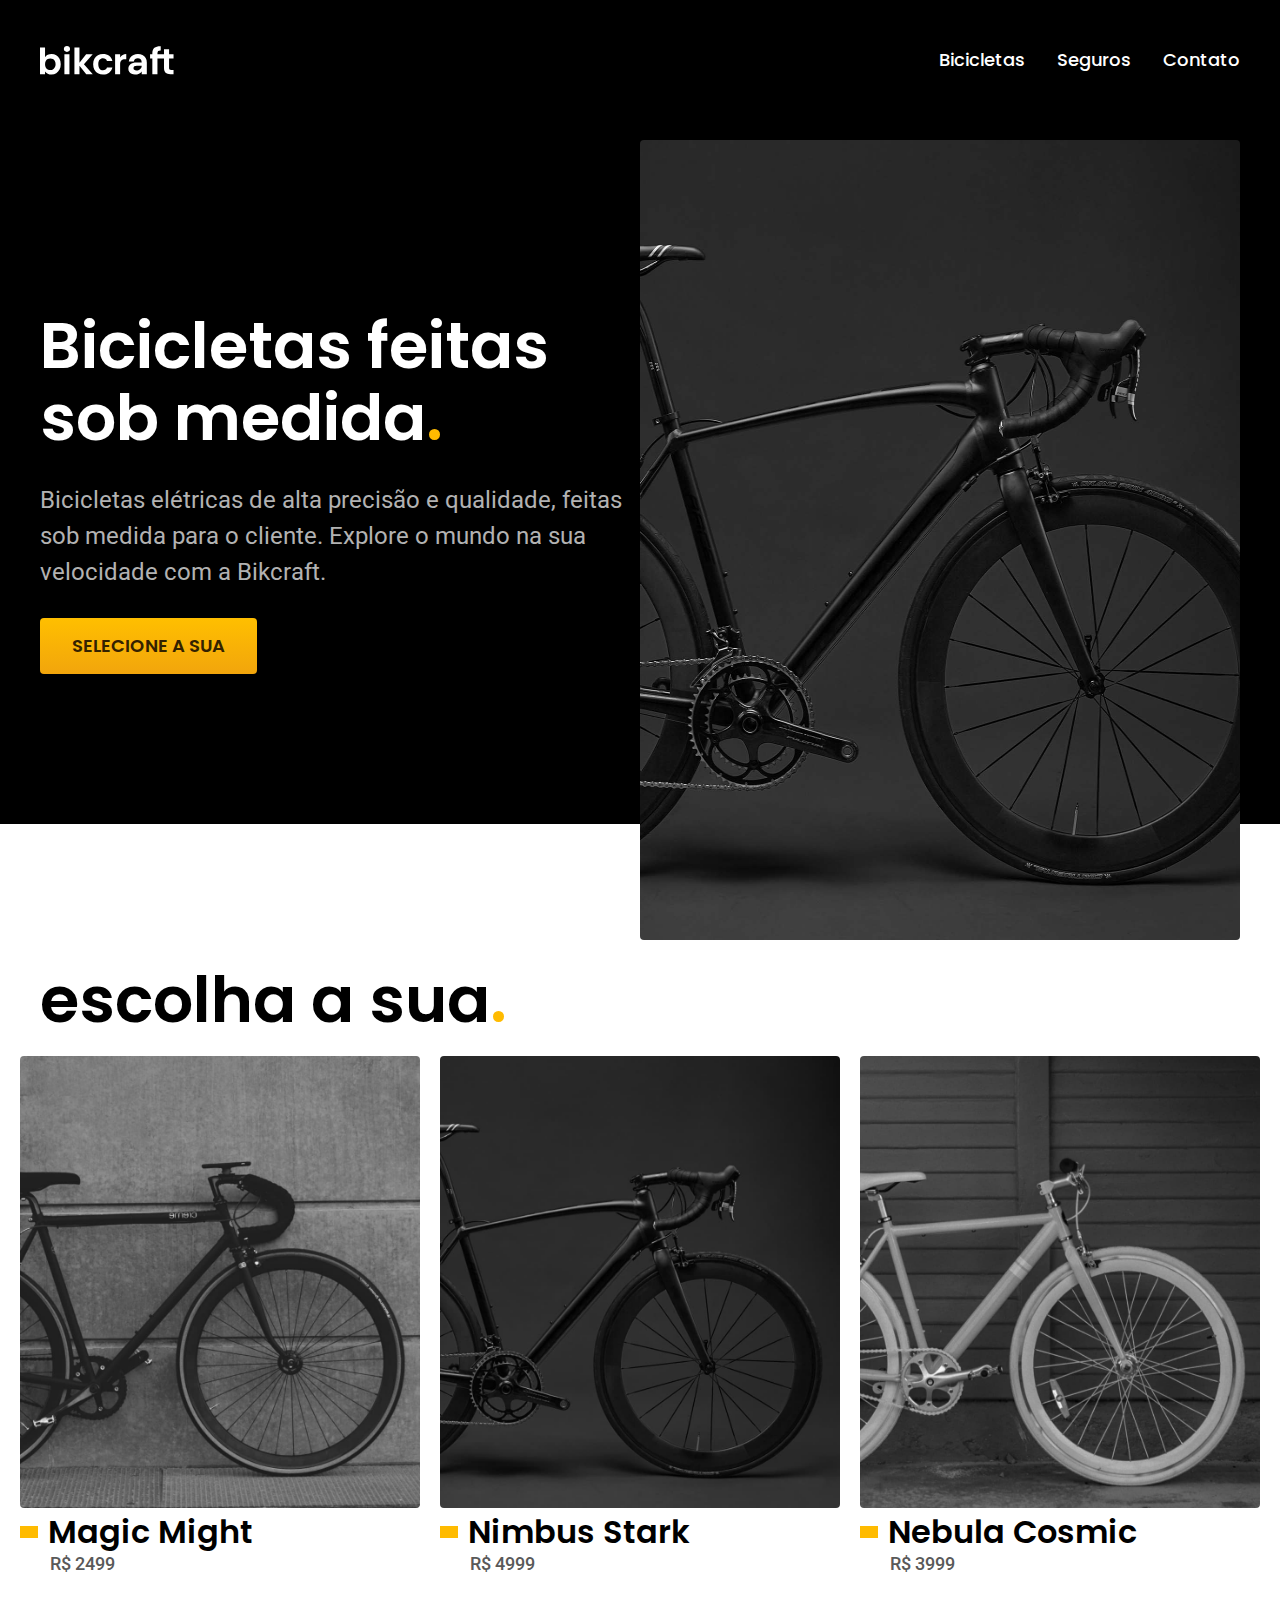
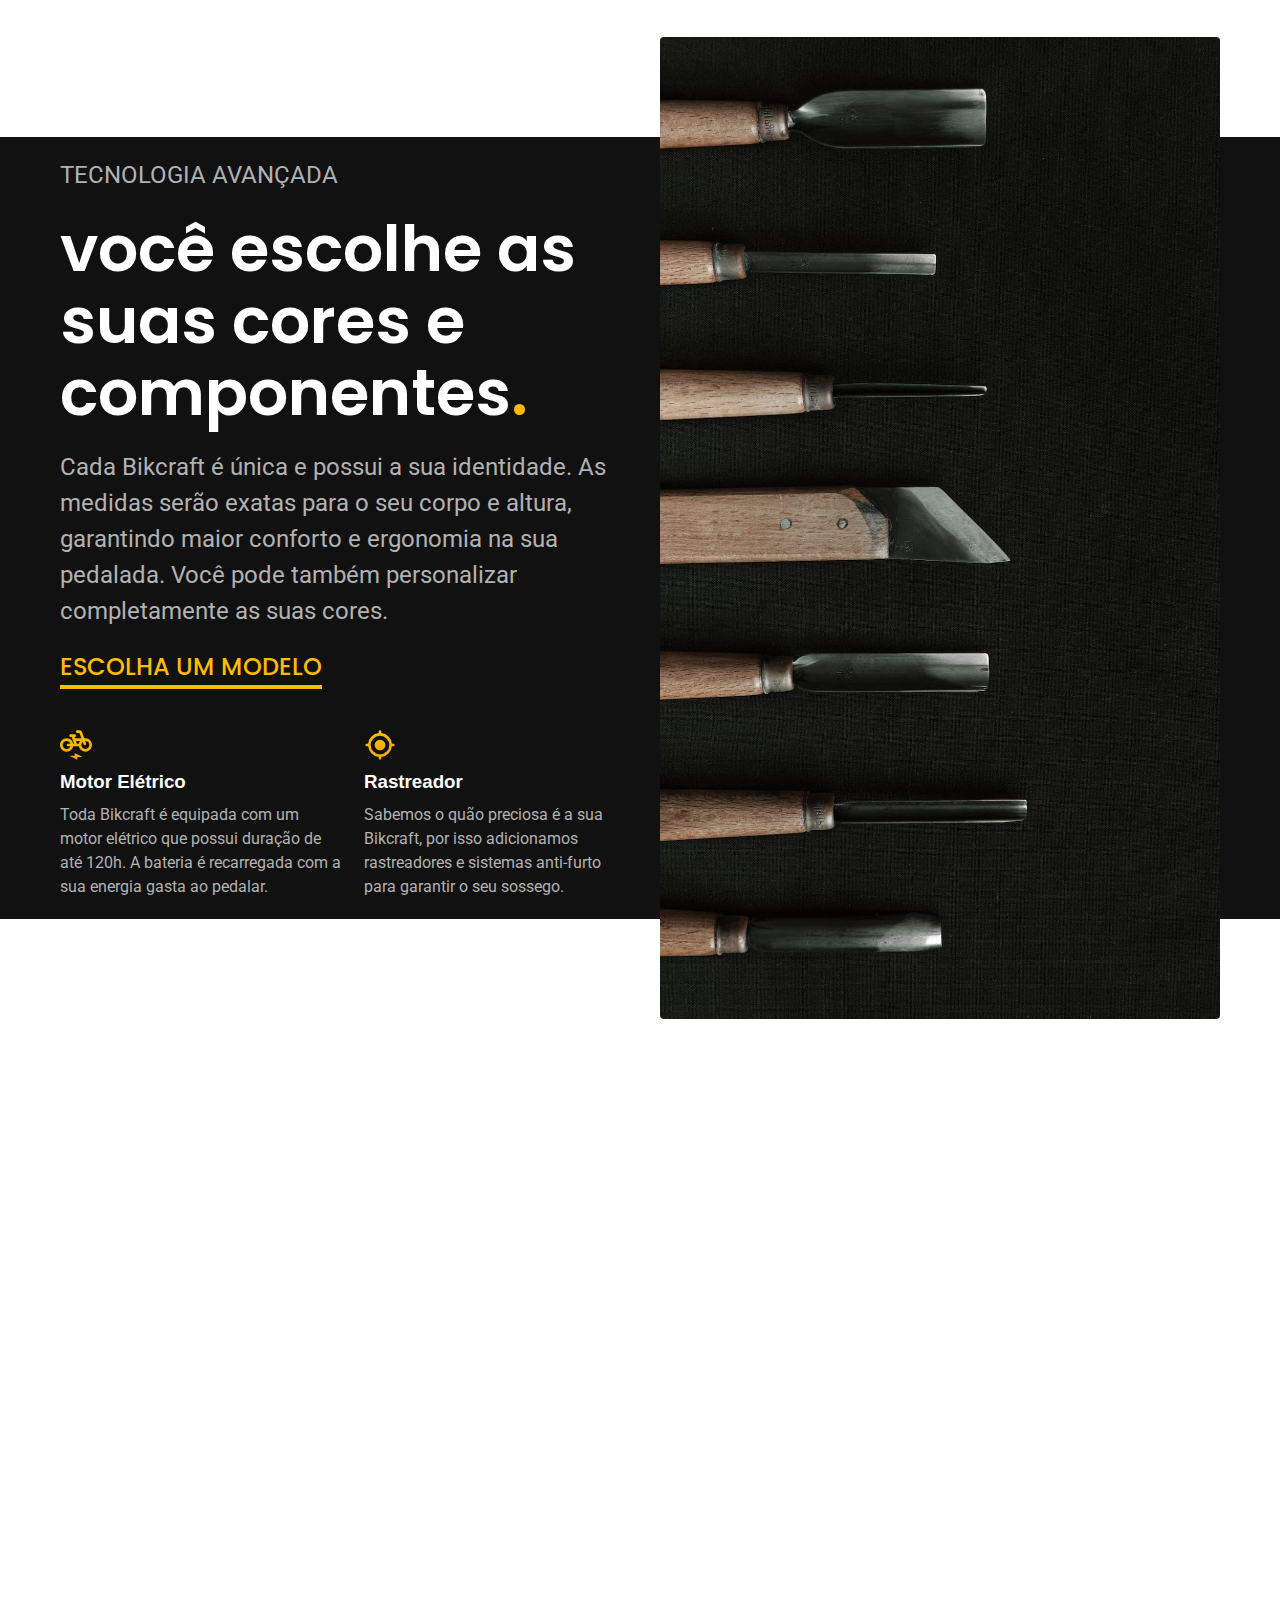
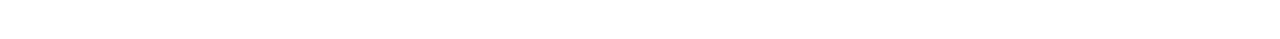
==== index.html @ 3812c8d2 "Corrigido alguns bugs" ====
<!DOCTYPE html>
<html lang="pt-br">

<head>
  <meta charset="UTF-8">
  <meta name="viewport" content="width=device-width, initial-scale=1.0">

  <title>Bikcraft - Bicicletas Elétricas</title>
  <meta name="description"
    content="Bicicletas elétricas de alta precisão e qualidade,  feitas sob medida para o cliente. Explore o mundo na sua velocidade com a Bikcraft.">

  <link rel="stylesheet" href="./css/style.css">
  <link rel="preconnect" href="https://fonts.googleapis.com">
  <link rel="preconnect" href="https://fonts.gstatic.com" crossorigin>
  <link href="https://fonts.googleapis.com/css2?family=Poppins:wght@400;600&family=Roboto:wght@400;500&display=swap"
    rel="stylesheet">
</head>

<body>
  <header class="header-bg">
    <div class="header-container">
      <img src="./img/bikcraft.svg" alt="Bikcraft">
      <nav class="nav" aria-label="primaria">
        <ul class="nav-list font-1-m cor-0">
          <li class="nav-item"><a href="./">Bicicletas</a></li>
          <li class="nav-item"><a href="./">Seguros</a></li>
          <li class="nav-item"><a href="./">Contato</a></li>
        </ul>
      </nav>
    </div>
  </header>

  <main class="article-principal-bg">
    <article class="principal-container">
      <div class="principal-info">
        <h1 class="font-1-xxl cor-0">Bicicletas feitas
          sob medida<span class="p-1">.</span></h1>
        <p class="font-2-l cor-5">Bicicletas elétricas de alta precisão e qualidade, feitas sob medida para o cliente.
          Explore o mundo na sua
          velocidade com a Bikcraft.</p>
        <a href="./" class="botao">Selecione a sua</a>
      </div>


      <picture>
        <source media="(max-width: 800px)" srcset="./img/bicicletas/nimbus.jpg">
        <img src="./img/fotos/introducao.jpg" alt="Bicicleta preta com motor elétrico" height="800"
          class="">
      </picture>


    </article>
  </main>

  <article class="bicicletas-home">
    <h2 class="font-1-xxl">escolha a sua<span class="p-1">.</span></h2>
    <ul class="bicicletas-lista">
      <li class="bicicleta-item">
        <a href="">
          <div class="item-img">
            <img src="./img/bicicletas/magic-home.jpg" alt="Bicicleta Preta Magic Might">
          </div>
          <div class="item-info">
            <h3 class="font-1-xl cor-12">Magic Might</h3>
            <span class="font-2-m cor-8">R$ 2499</span>
          </div>
        </a>
      </li>
      <li class="bicicleta-item">
        <a href="">
          <div class="item-img">
            <img src="./img/bicicletas/nimbus-home.jpg" alt="Bicicleta Preta Magic Might">
          </div>
          <div class="item-info">
            <h3 class="font-1-xl cor-12">Nimbus Stark</h3>
            <span class="font-2-m cor-8">R$ 4999</span>
          </div>
        </a>
      </li>

      <li class="bicicleta-item">
        <a href="">
          <div class="item-img">
            <img src="./img/bicicletas/nebula-home.jpg" alt="Bicicleta Preta Magic Might">
          </div>
          <div class="item-info">
            <h3 class="font-1-xl cor-12">Nebula Cosmic</h3>
            <span class="font-2-m cor-8">R$ 3999</span>
          </div>
        </a>
      </li>
    </ul>
  </article>

  <section class="tecnologia-bg">
    <article class="tecnologia-content">
      <div class="tecnologia-info">
        <span class="cor-5 font-2-l">TECNOLOGIA AVANÇADA</span>
        <h2 class="font-1-xxl cor-0">você escolhe as
          suas cores e
          componentes<span class="p-1">.</span></h2>
        <p class="font-2-l cor-5">Cada Bikcraft é única e possui a sua identidade. As medidas serão exatas para o seu corpo e altura,
          garantindo maior conforto e ergonomia na sua pedalada. Você pode também personalizar completamente as suas
          cores.</p>
        <a href="#" class="font-1-l p-1">ESCOLHA UM MODELO</a>
        <ul class="vantagens-list">
          <li class="vantagens-item">
            <img src="./img/icones/eletrica.svg" alt="">
            <h3 class="cor-0">Motor Elétrico</h3>
            <p class="cor-5 font-2-s" >Toda Bikcraft é equipada com um motor elétrico que possui duração de até 120h. A bateria é recarregada
              com a sua energia gasta ao pedalar.</p>
          </li>
          <li class="vantagens-item">
            <img src="./img/icones/rastreador.svg" alt="">
            <h3 class="cor-0">Rastreador</h3>
            <p class="cor-5 font-2-s">Sabemos o quão preciosa é a sua Bikcraft, por isso adicionamos rastreadores e sistemas anti-furto para
              garantir o seu sossego.</p>
          </li>
        </ul>
      </div>
      <div class="img-dv">
        <img class="tecnologia-img"src="./img/fotos/tecnologia.jpg" alt="">
      </div>
    </article>
  </section>


</body>

</html>
---- css/style.css ----
@import url("./global/global.css");
@import url("/css/utilidades/tipografia.css");
@import url("/css/utilidades/cores.css");
@import url("./global/header.css");


@import url("/css/utilidades/componentes.css");
@import url("./home/introducao.css");
@import url("./bicicletas/bicicletas-lista.css");
@import url("/css/home/tecnologia.css");
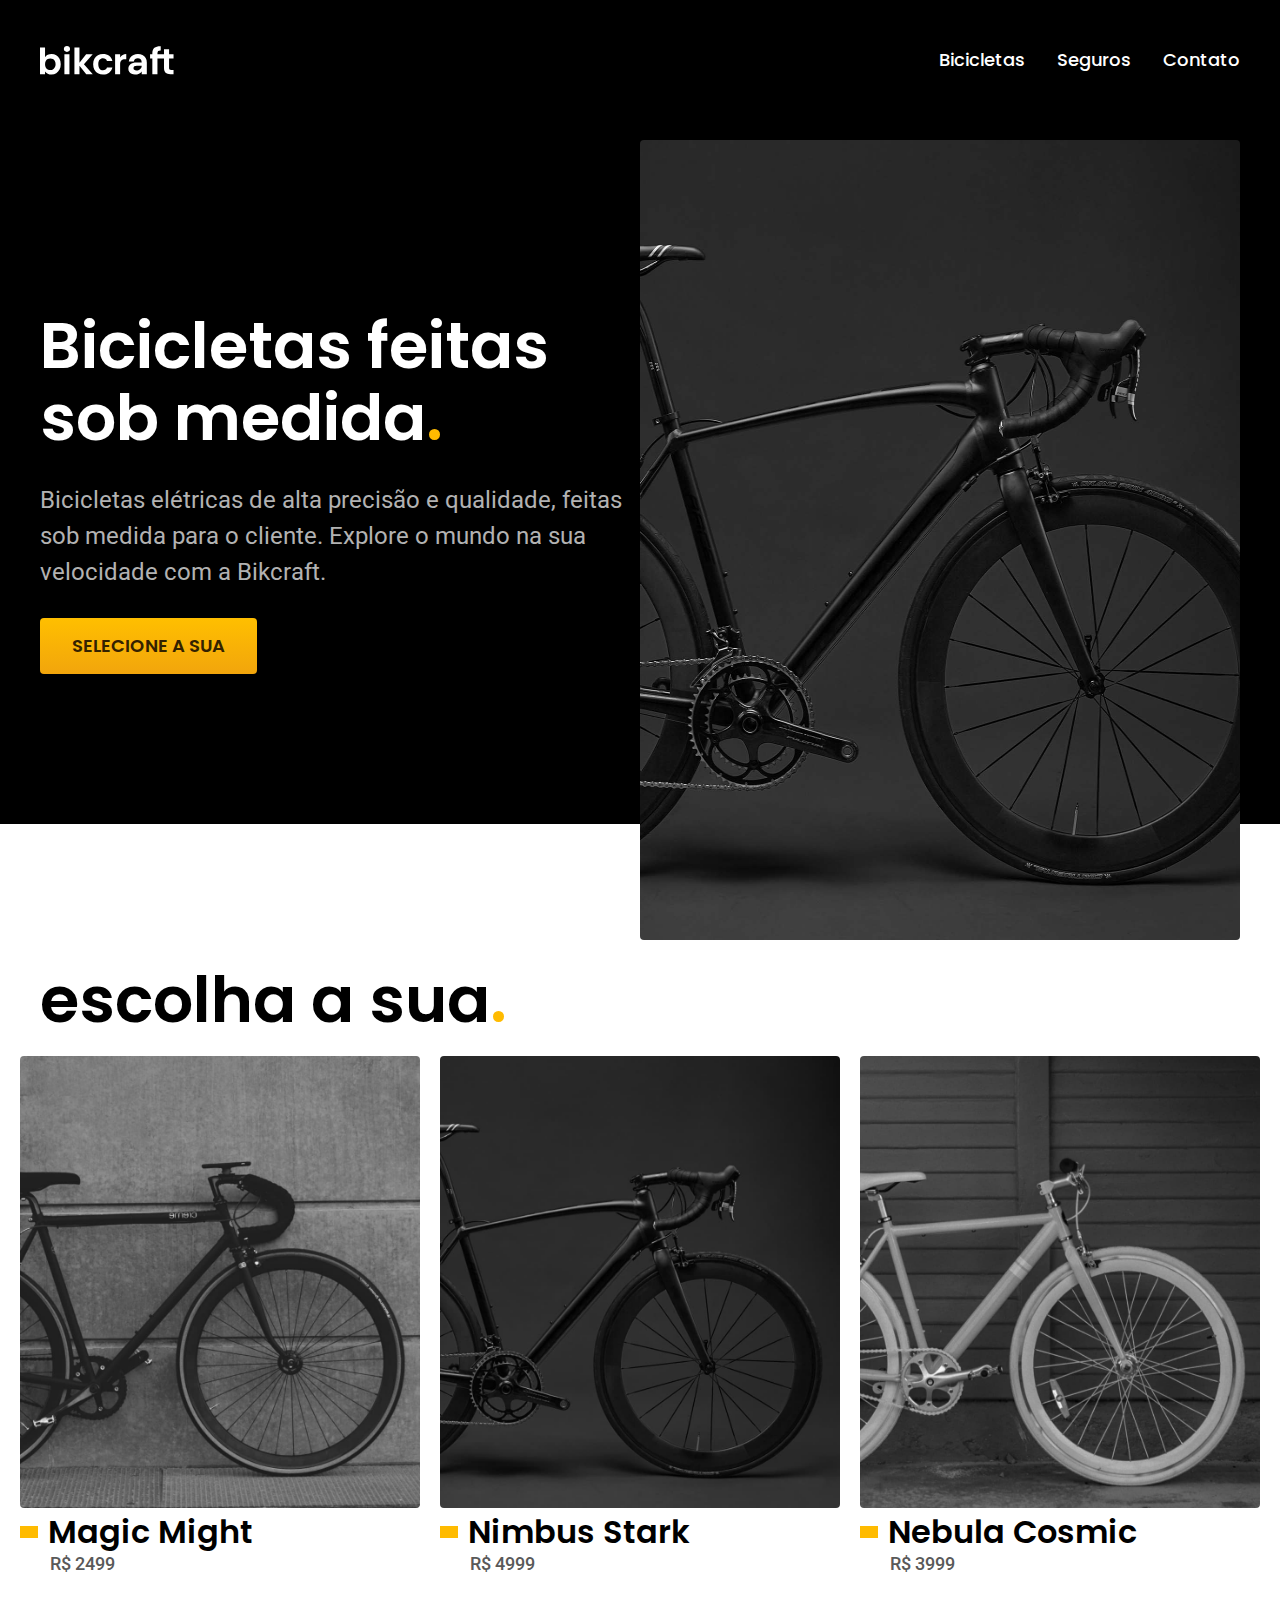
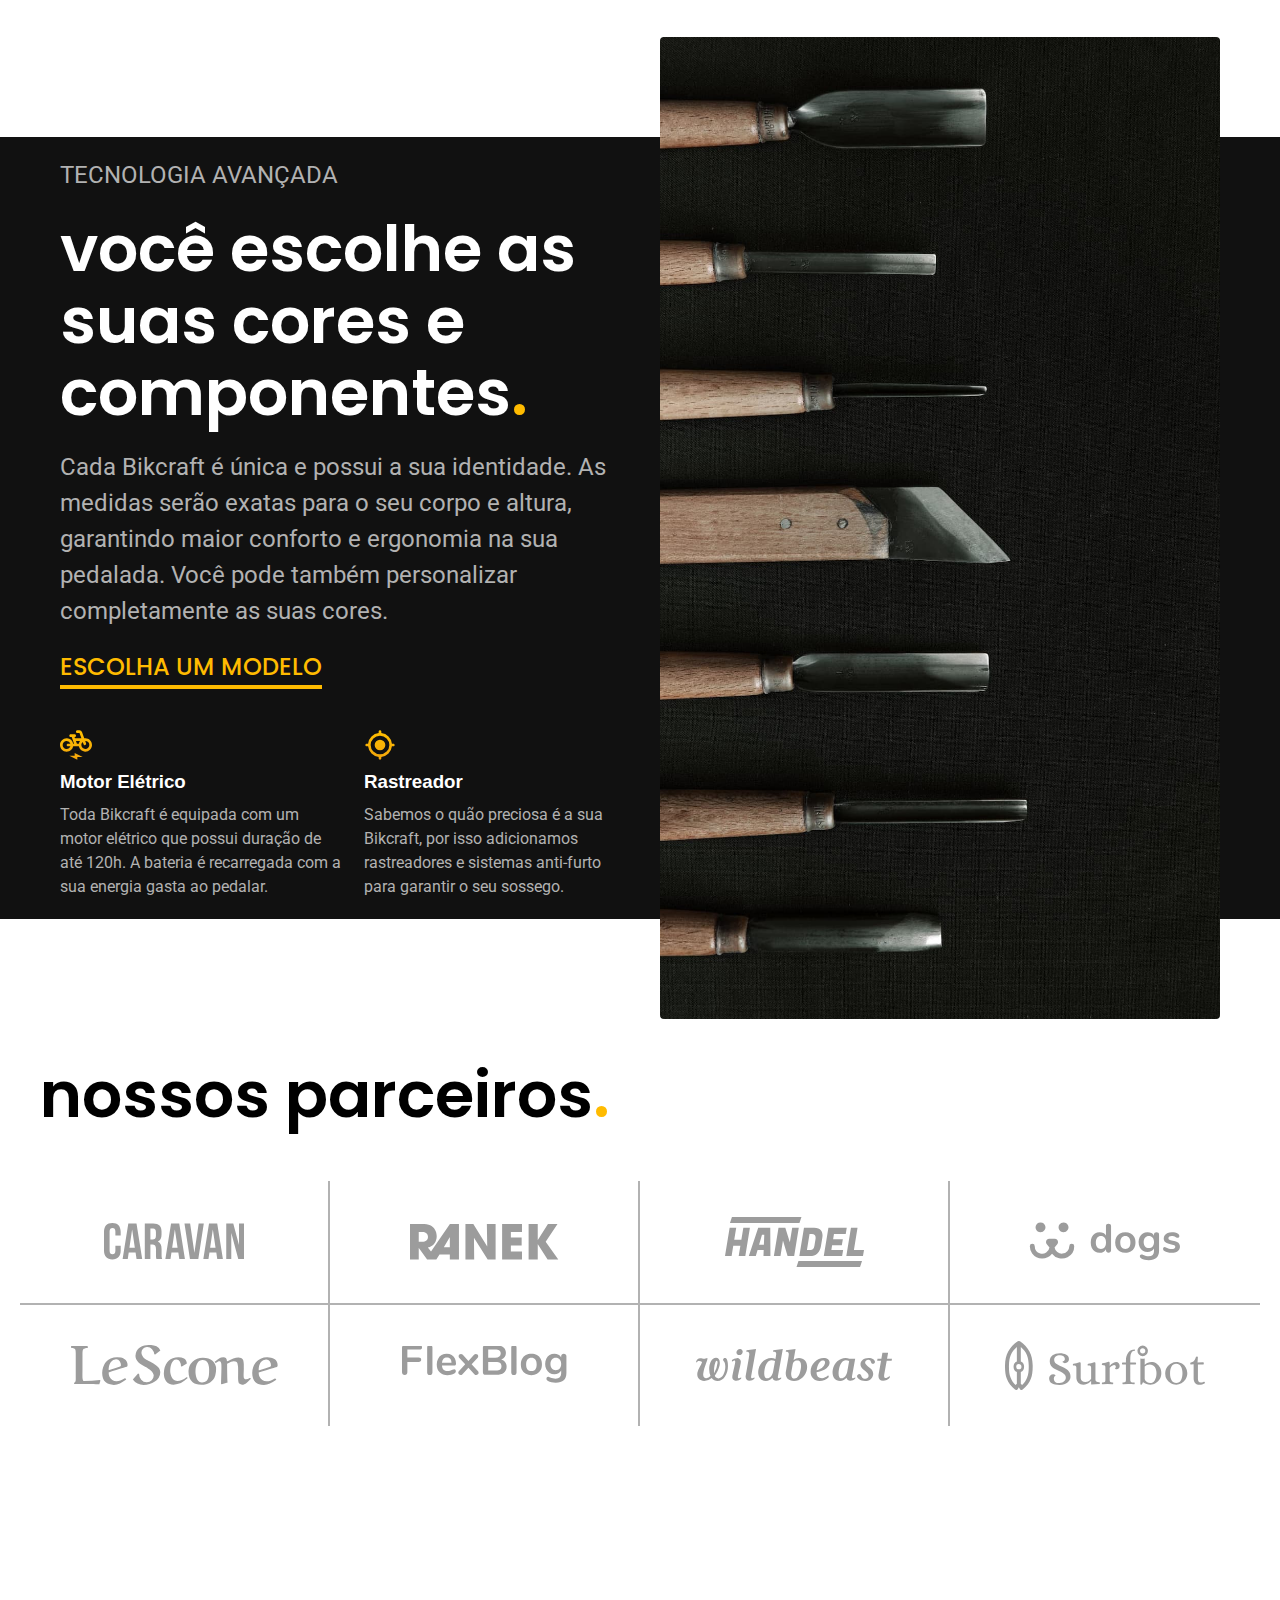
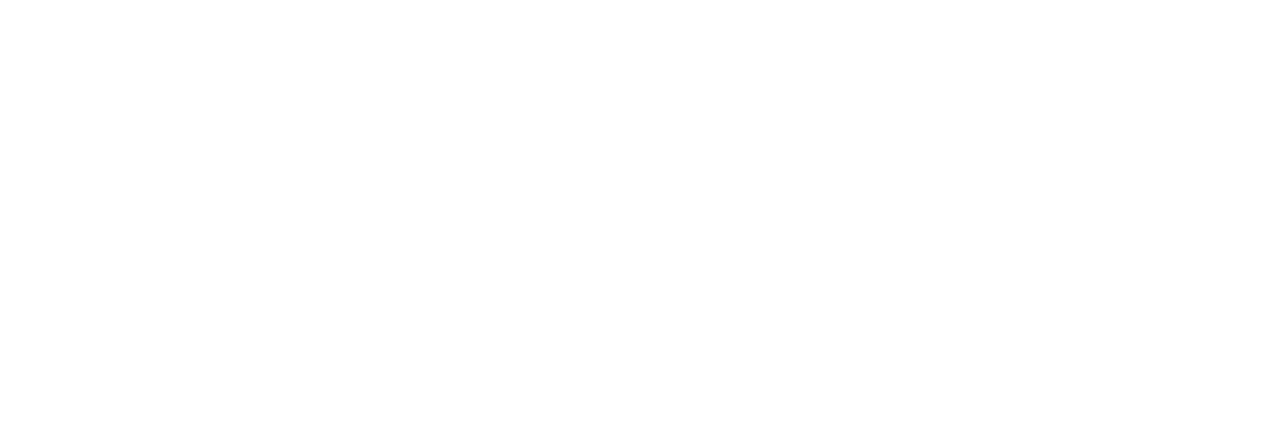
==== commit 57db83f1: "Adicionado home-parceiros" ====
--- a/index.html
+++ b/index.html
@@ -124,6 +124,21 @@
     </article>
   </section>
 
+  <section class="parceiros">
+    
+    <h2 class="font-1-xxl">nossos parceiros<span class="p-1">.</span></h2>
+    <ul class="parceiros-list">
+      <li><img src="./img/parceiros/caravan.svg" alt=""></li>
+      <li><img src="./img/parceiros/ranek.svg" alt=""></li>
+      <li><img src="./img/parceiros/handel.svg" alt=""></li>
+      <li><img src="./img/parceiros/dogs.svg" alt=""></li>
+      <li><img src="./img/parceiros/lescone.svg" alt=""></li>
+      <li><img src="./img/parceiros/flexblog.svg" alt=""></li>
+      <li><img src="./img/parceiros/wildbeast.svg" alt=""></li>
+      <li><img src="./img/parceiros/surfbot.svg" alt=""></li>
+    </ul>
+  </section>
+
 
 </body>
 
--- a/css/style.css
+++ b/css/style.css
@@ -7,6 +7,6 @@
 @import url("/css/utilidades/componentes.css");
 @import url("./home/introducao.css");
 @import url("./bicicletas/bicicletas-lista.css");
-@import url("/css/home/tecnologia.css");
+@import url("./home/tecnologia.css");
+@import url("./home/parceiros.css");
 
-
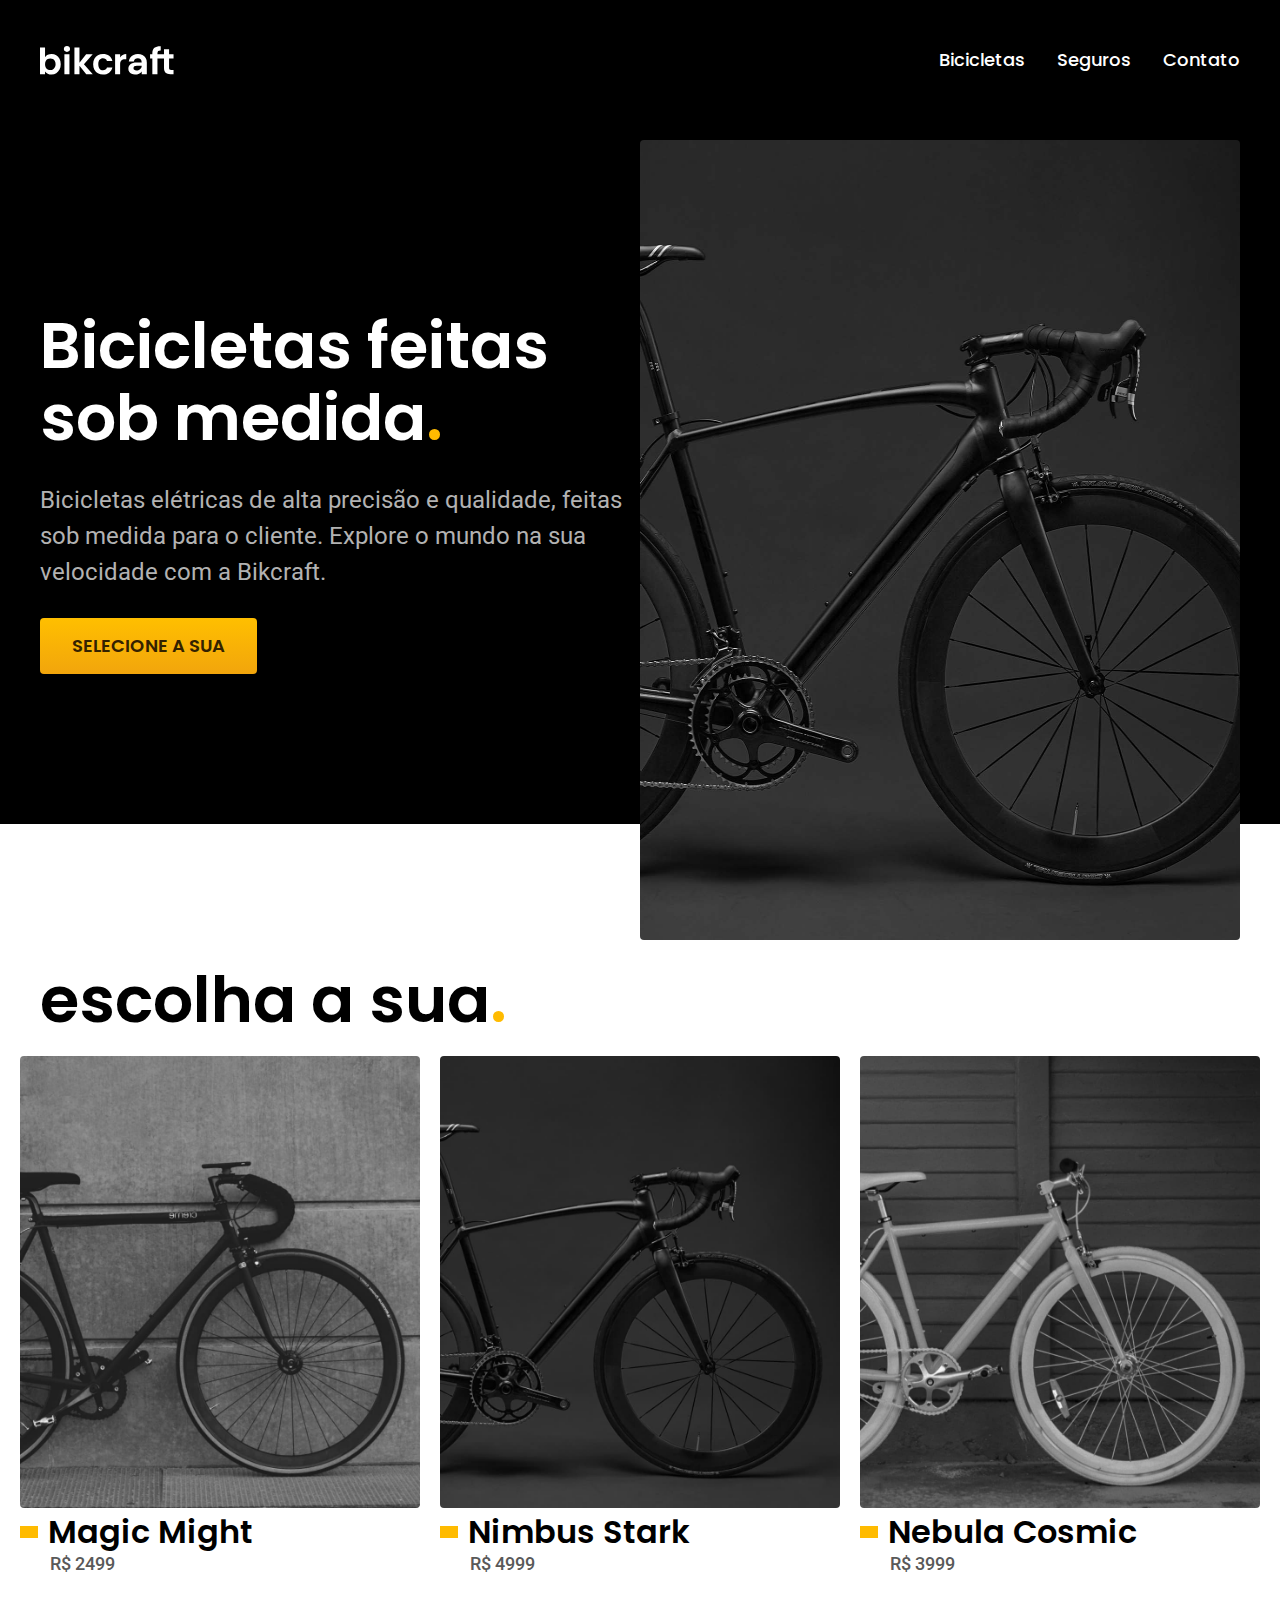
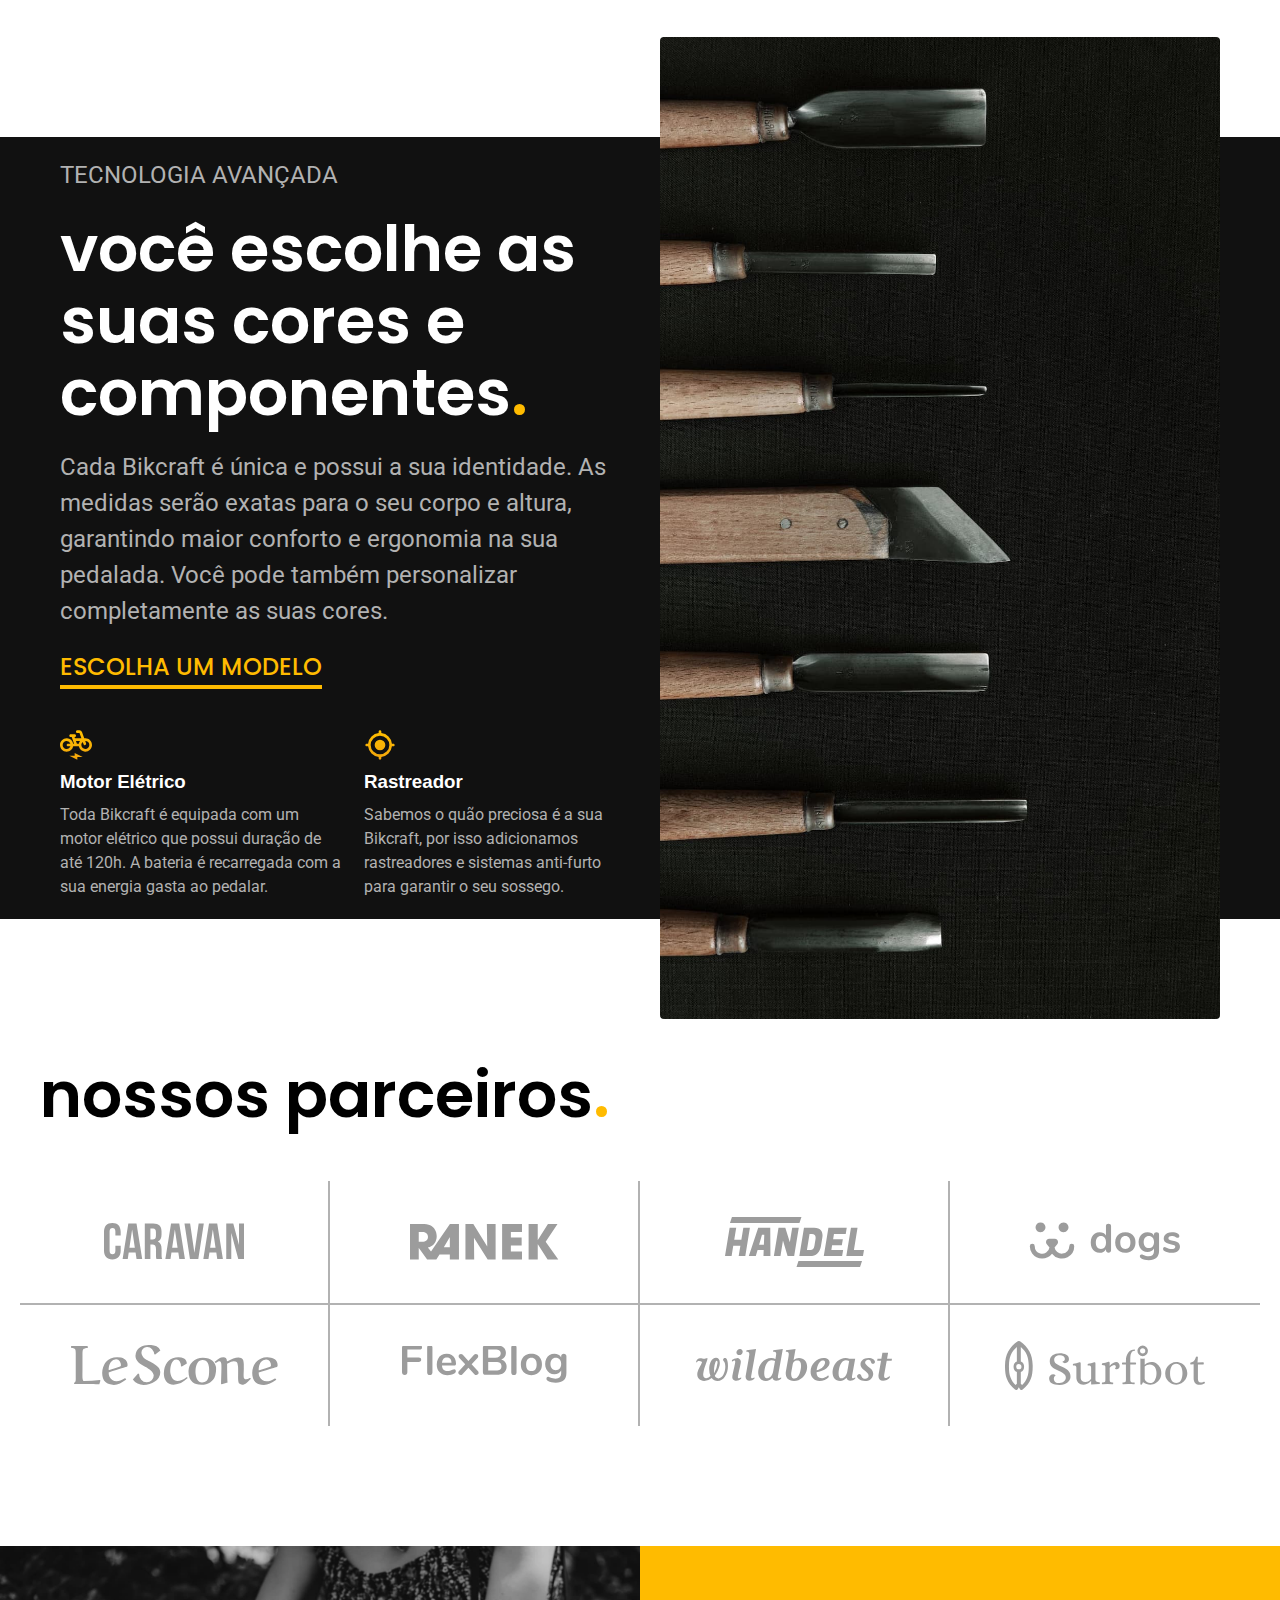
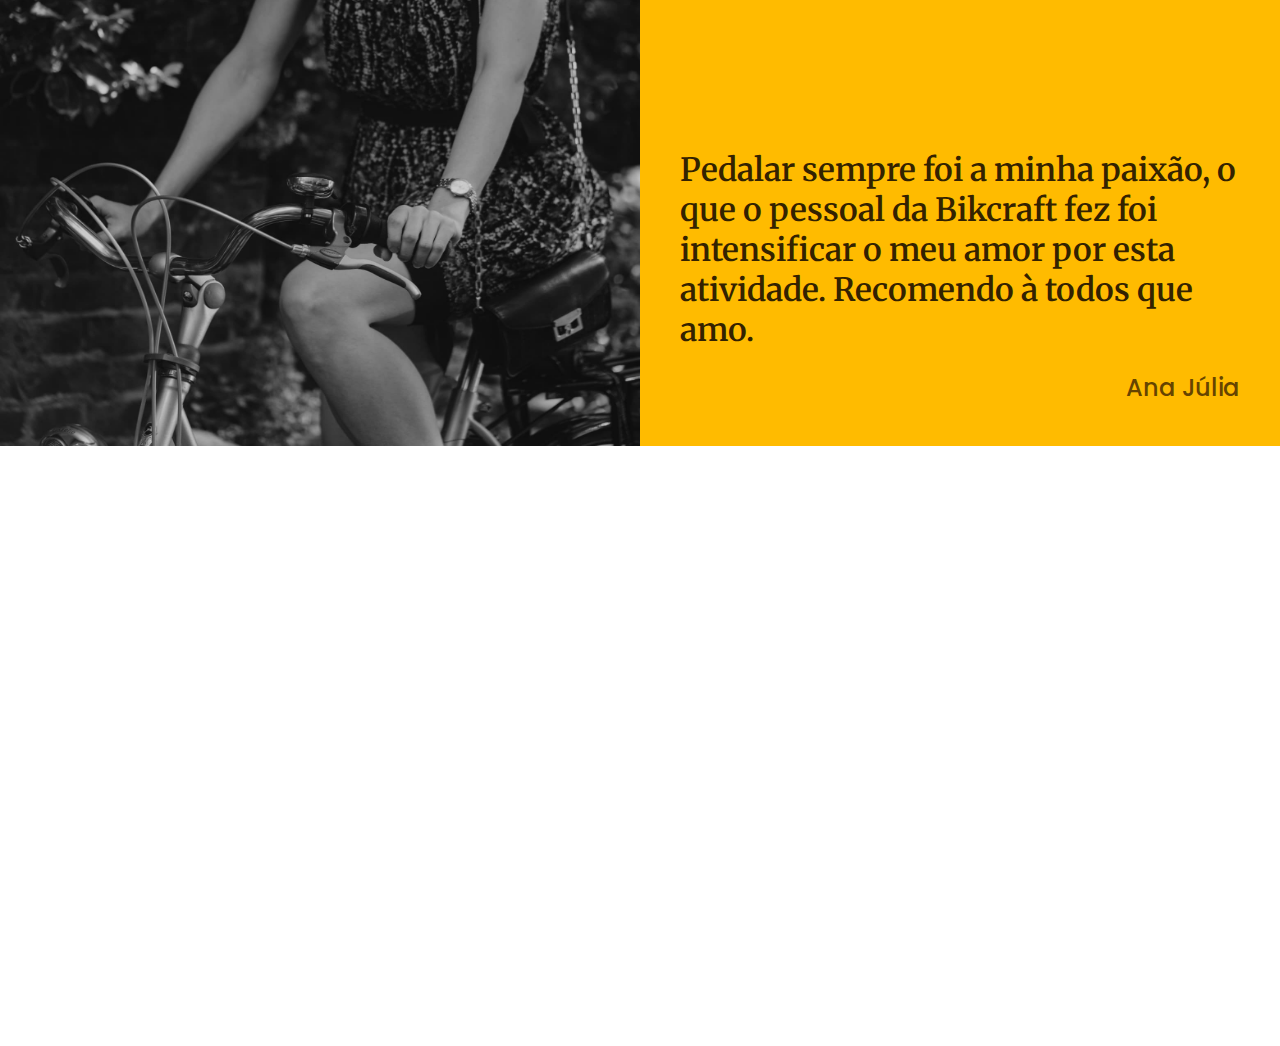
==== commit 8c2e2050: "Adicionado home-depoimentos" ====
--- a/index.html
+++ b/index.html
@@ -14,6 +14,7 @@
   <link rel="preconnect" href="https://fonts.gstatic.com" crossorigin>
   <link href="https://fonts.googleapis.com/css2?family=Poppins:wght@400;600&family=Roboto:wght@400;500&display=swap"
     rel="stylesheet">
+   <link href="https://fonts.googleapis.com/css2?family=Merriweather:ital,wght@1,900&display=swap" rel="stylesheet">
 </head>
 
 <body>
@@ -44,8 +45,7 @@
 
       <picture>
         <source media="(max-width: 800px)" srcset="./img/bicicletas/nimbus.jpg">
-        <img src="./img/fotos/introducao.jpg" alt="Bicicleta preta com motor elétrico" height="800"
-          class="">
+        <img src="./img/fotos/introducao.jpg" alt="Bicicleta preta com motor elétrico" height="800" class="">
       </picture>
 
 
@@ -99,7 +99,8 @@
         <h2 class="font-1-xxl cor-0">você escolhe as
           suas cores e
           componentes<span class="p-1">.</span></h2>
-        <p class="font-2-l cor-5">Cada Bikcraft é única e possui a sua identidade. As medidas serão exatas para o seu corpo e altura,
+        <p class="font-2-l cor-5">Cada Bikcraft é única e possui a sua identidade. As medidas serão exatas para o seu
+          corpo e altura,
           garantindo maior conforto e ergonomia na sua pedalada. Você pode também personalizar completamente as suas
           cores.</p>
         <a href="#" class="font-1-l p-1">ESCOLHA UM MODELO</a>
@@ -107,37 +108,50 @@
           <li class="vantagens-item">
             <img src="./img/icones/eletrica.svg" alt="">
             <h3 class="cor-0">Motor Elétrico</h3>
-            <p class="cor-5 font-2-s" >Toda Bikcraft é equipada com um motor elétrico que possui duração de até 120h. A bateria é recarregada
+            <p class="cor-5 font-2-s">Toda Bikcraft é equipada com um motor elétrico que possui duração de até 120h. A
+              bateria é recarregada
               com a sua energia gasta ao pedalar.</p>
           </li>
           <li class="vantagens-item">
             <img src="./img/icones/rastreador.svg" alt="">
             <h3 class="cor-0">Rastreador</h3>
-            <p class="cor-5 font-2-s">Sabemos o quão preciosa é a sua Bikcraft, por isso adicionamos rastreadores e sistemas anti-furto para
+            <p class="cor-5 font-2-s">Sabemos o quão preciosa é a sua Bikcraft, por isso adicionamos rastreadores e
+              sistemas anti-furto para
               garantir o seu sossego.</p>
           </li>
         </ul>
       </div>
       <div class="img-dv">
-        <img class="tecnologia-img"src="./img/fotos/tecnologia.jpg" alt="">
+        <img class="tecnologia-img" src="./img/fotos/tecnologia.jpg" alt="">
       </div>
     </article>
   </section>
 
-  <section class="parceiros">
-    
+  <section class="parceiros" aria-label="Nossos Parceiros">
+
     <h2 class="font-1-xxl">nossos parceiros<span class="p-1">.</span></h2>
     <ul class="parceiros-list">
-      <li><img src="./img/parceiros/caravan.svg" alt=""></li>
-      <li><img src="./img/parceiros/ranek.svg" alt=""></li>
-      <li><img src="./img/parceiros/handel.svg" alt=""></li>
-      <li><img src="./img/parceiros/dogs.svg" alt=""></li>
-      <li><img src="./img/parceiros/lescone.svg" alt=""></li>
-      <li><img src="./img/parceiros/flexblog.svg" alt=""></li>
-      <li><img src="./img/parceiros/wildbeast.svg" alt=""></li>
-      <li><img src="./img/parceiros/surfbot.svg" alt=""></li>
+      <li><img src="./img/parceiros/caravan.svg" alt="caravan"></li>
+      <li><img src="./img/parceiros/ranek.svg" alt="ranek"></li>
+      <li><img src="./img/parceiros/handel.svg" alt="handel"></li>
+      <li><img src="./img/parceiros/dogs.svg" alt="dogs"></li>
+      <li><img src="./img/parceiros/lescone.svg" alt="lescone"></li>
+      <li><img src="./img/parceiros/flexblog.svg" alt="flexblog"></li>
+      <li><img src="./img/parceiros/wildbeast.svg" alt="wildbeast"></li>
+      <li><img src="./img/parceiros/surfbot.svg" alt="surfbot"></li>
     </ul>
   </section>
+
+  <article class="depoimentos">
+   
+      <img src="./img/fotos/depoimento.jpg" alt="Mulher andando de bike">
+    
+    <div class="depoimento">
+      <p class="font-1-xl p-5">Pedalar sempre foi a minha paixão, o que o pessoal da Bikcraft fez foi intensificar o meu amor por esta
+        atividade. Recomendo à todos que amo.</p>
+      <span class="font-1-l p-4">Ana Júlia</span>
+    </div>
+  </article>
 
 
 </body>
--- a/css/style.css
+++ b/css/style.css
@@ -9,4 +9,4 @@
 @import url("./bicicletas/bicicletas-lista.css");
 @import url("./home/tecnologia.css");
 @import url("./home/parceiros.css");
-
+@import url("./home/depoimentos.css");
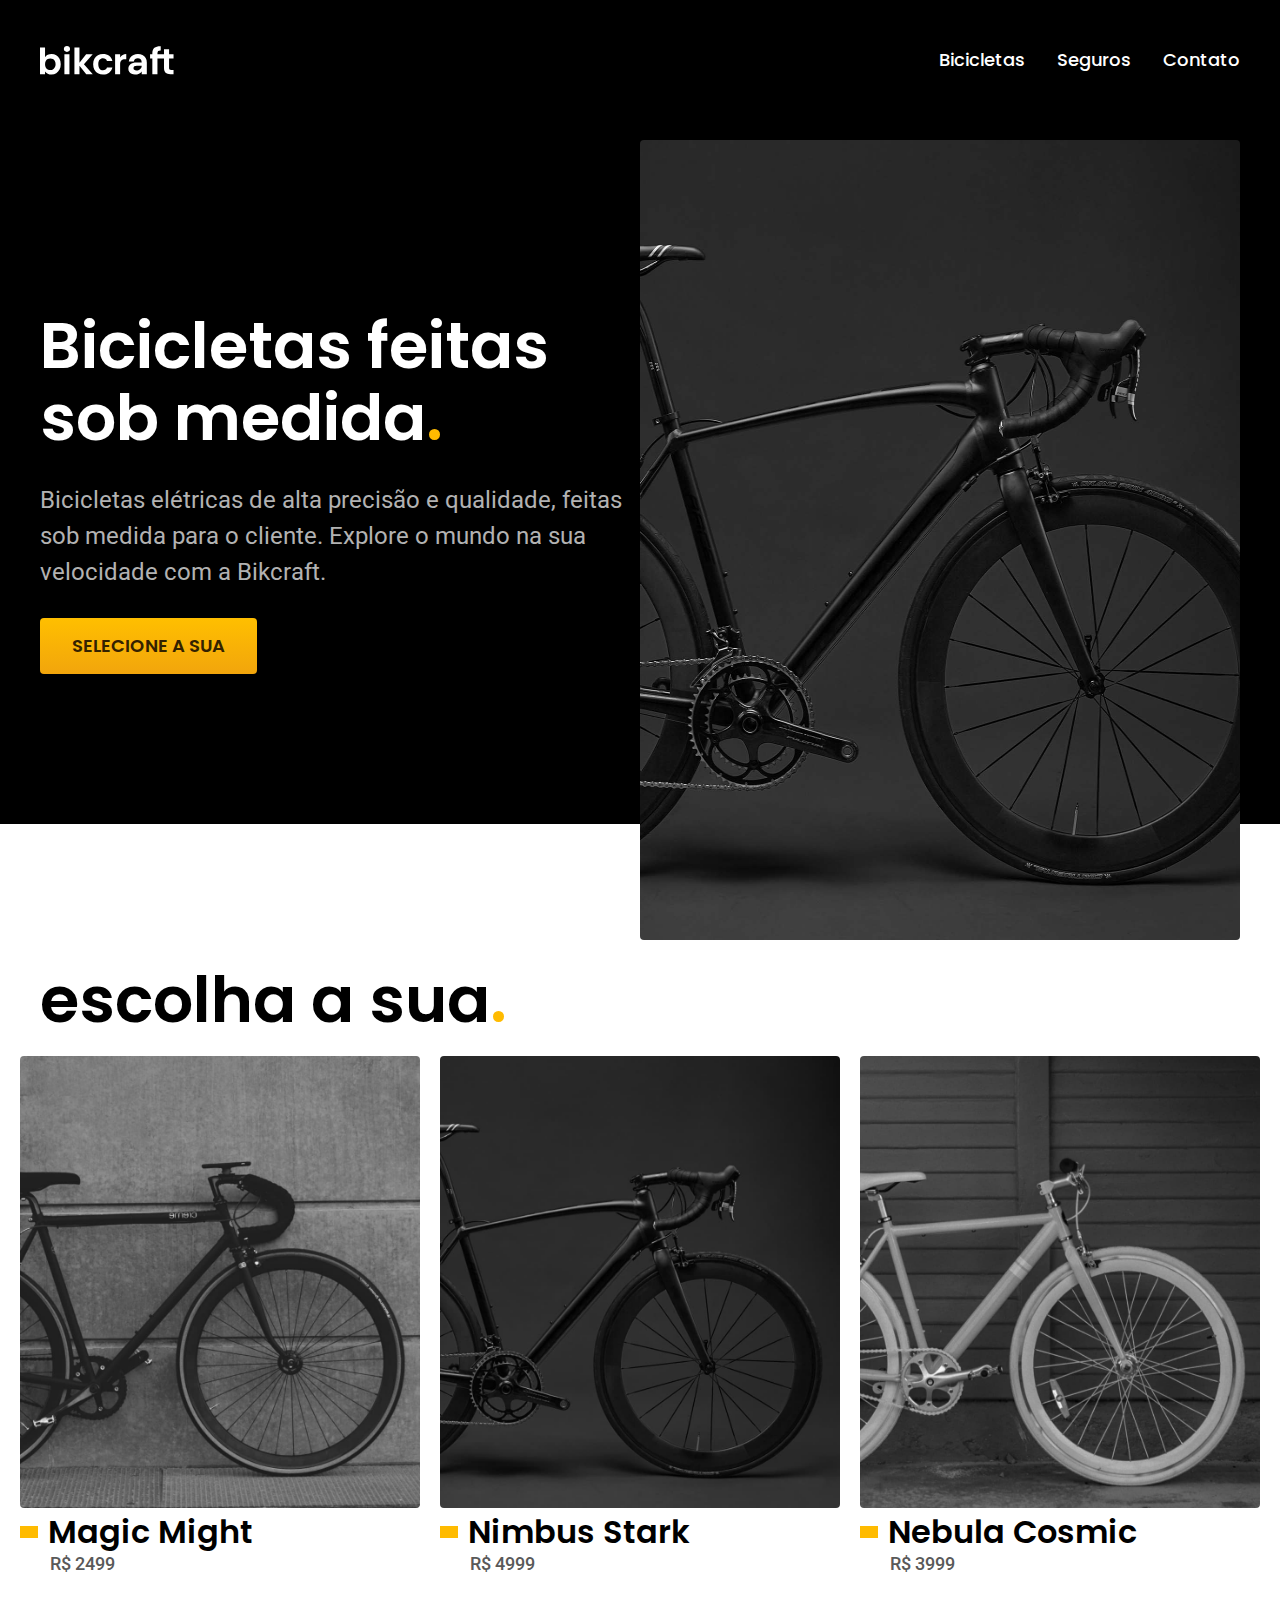
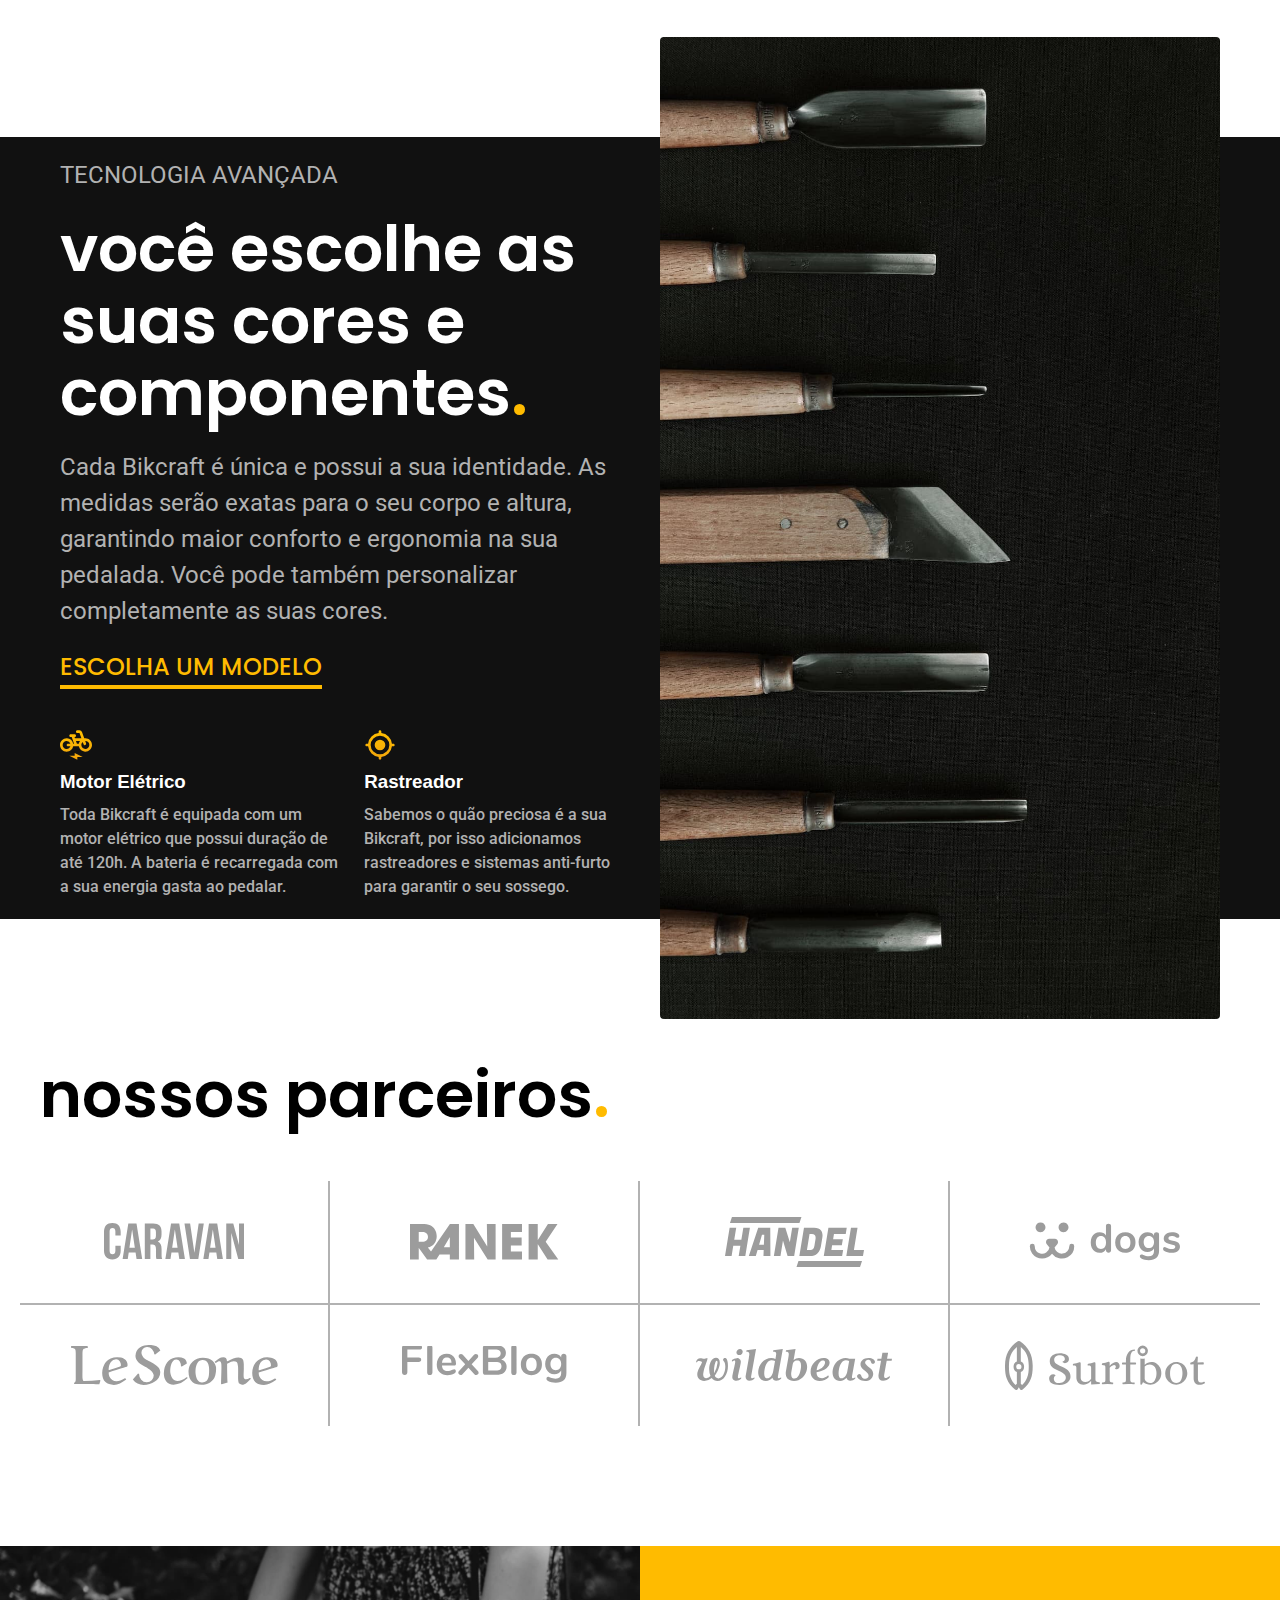
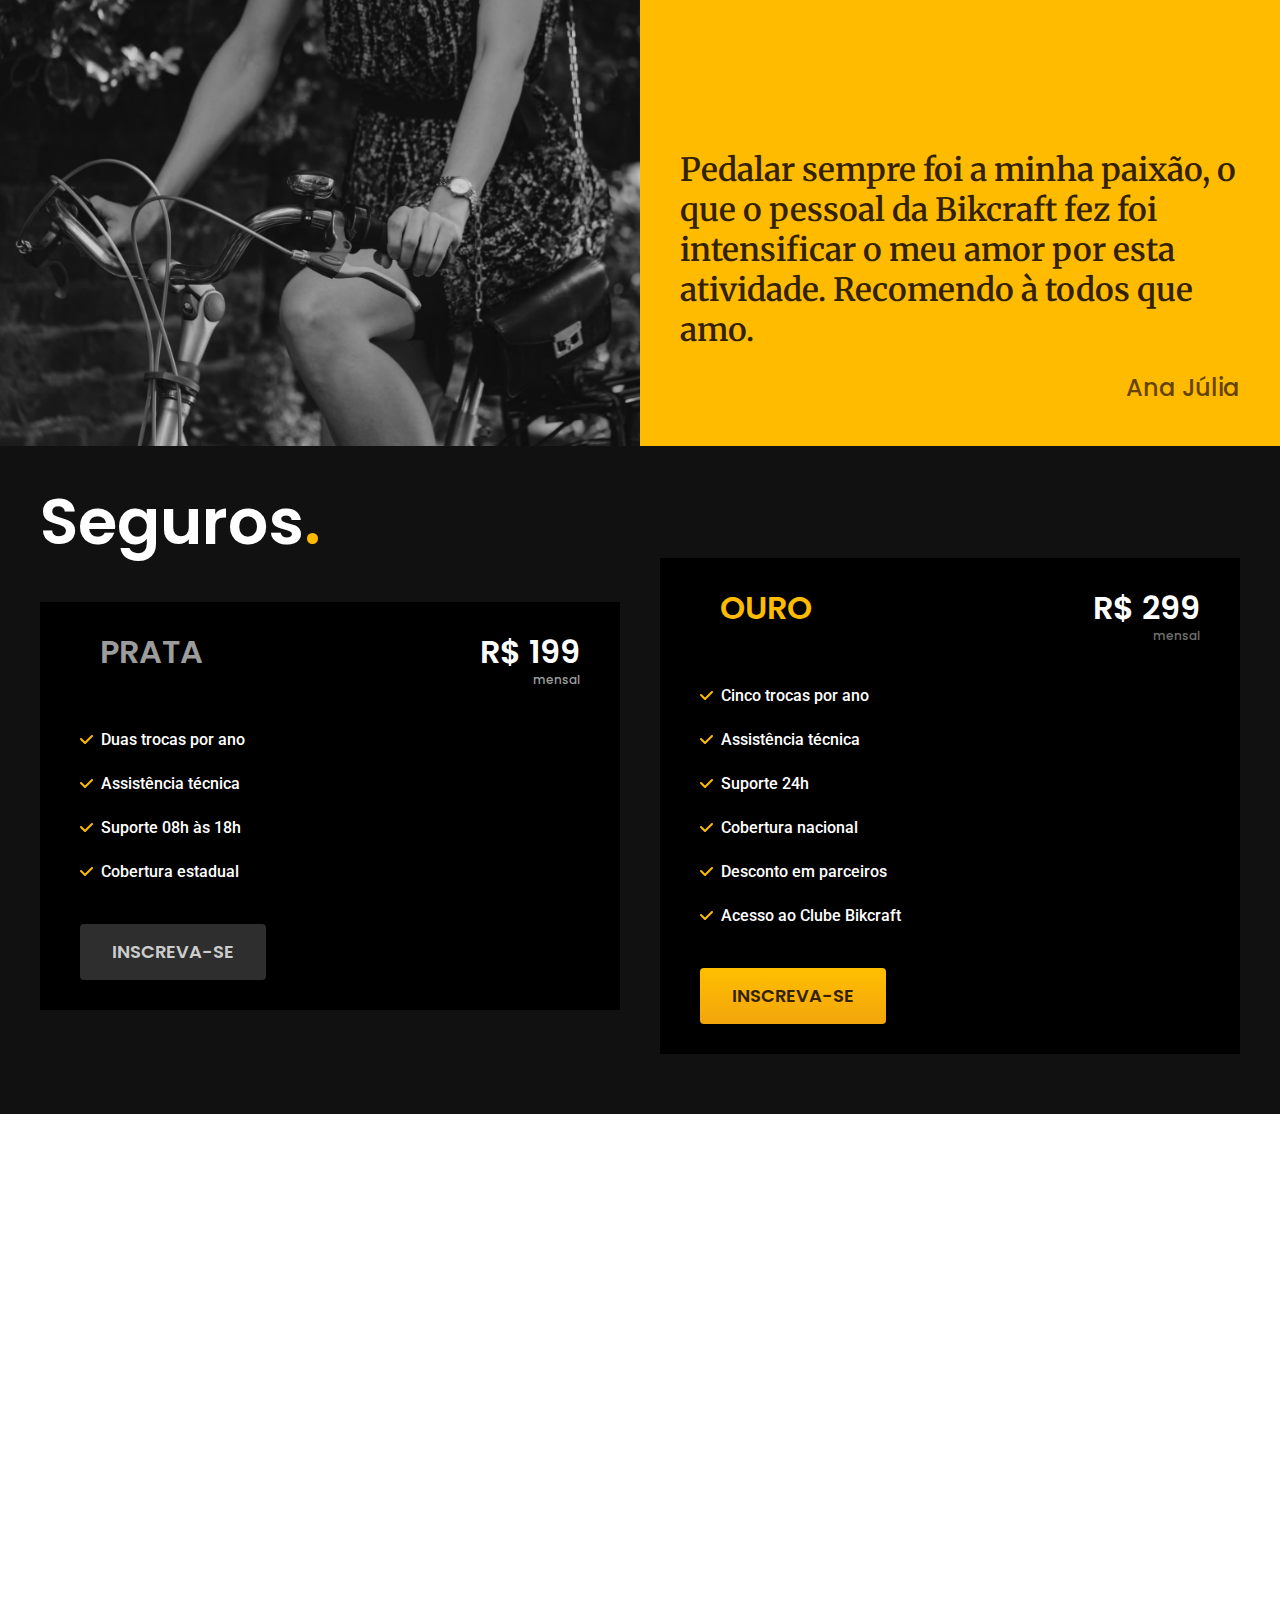
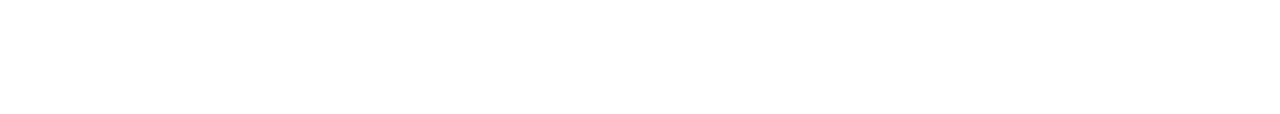
==== commit fbedcc4d: "Adicionado parte seguros" ====
--- a/index.html
+++ b/index.html
@@ -153,7 +153,111 @@
     </div>
   </article>
 
-
+<article class="seguros-bg">
+  <div class="seguros-content">
+  <h2 class="font-1-xxl cor-0 pt">Seguros<span class="p-1">.</span></h2>
+  <ul class="seguros-list">
+    <li class="seguros-item">
+      <div class="header-card">
+        <h3 class="font-1-xl cor-6">PRATA</h3>
+        <div class="header-preco">
+          <span class="font-1-xl cor-0">R$ 199</span>
+          <span class="font-1-xs cor-6 ">mensal</span>
+        </div>
+      </div>
+
+      <ul class="vantagens-seguro">
+        <li class="vantagens-item">
+          <div>
+            <img src="./img/icones/lista.svg" alt="">
+            <span class="font-2-s cor-0">Duas trocas por ano</span>
+          </div>
+        </li>
+
+        <li class="vantagens-item">
+          <div>
+            <img src="./img/icones/lista.svg" alt="">
+            <span class="font-2-s cor-0">Assistência técnica</span>
+          </div>
+        </li>
+
+        <li class="vantagens-item">
+          <div>
+            <img src="./img/icones/lista.svg" alt="">
+            <span class="font-2-s cor-0">Suporte 08h às 18h</span>
+          </div>
+        </li>
+
+        <li class="vantagens-item">
+          <div>
+            <img src="./img/icones/lista.svg" alt="">
+            <span class="font-2-s cor-0">Cobertura estadual</span>
+          </div>
+        </li>
+        
+      </ul>
+      <a href="http://" class="botao-prata cor-4">INSCREVA-SE</a>
+    </li>
+ 
+    <!-- Seguro Ouro -->
+    <li class="seguros-item">
+      <div class="header-card">
+        <h3 class="font-1-xl p-1">OURO</h3>
+        <div class="header-preco">
+          <span class="font-1-xl cor-0">R$ 299</span>
+          <span class="font-1-xs cor-7">mensal</span>
+        </div>
+      </div>
+
+      <ul class="vantagens-seguro">
+        <li class="vantagens-item">
+          <div>
+            <img src="./img/icones/lista.svg" alt="">
+            <span class="font-2-s cor-0">Cinco trocas por ano</span>
+          </div>
+        </li>
+
+        <li class="vantagens-item">
+          <div>
+            <img src="./img/icones/lista.svg" alt="">
+            <span class="font-2-s cor-0">Assistência técnica</span>
+          </div>
+        </li>
+
+        <li class="vantagens-item">
+          <div>
+            <img src="./img/icones/lista.svg" alt="">
+            <span class="font-2-s cor-0">Suporte 24h</span>
+          </div>
+        </li>
+
+        <li class="vantagens-item">
+          <div>
+            <img src="./img/icones/lista.svg" alt="">
+            <span class="font-2-s cor-0">Cobertura nacional</span>
+          </div>
+        </li>
+
+        <li class="vantagens-item">
+          <div>
+            <img src="./img/icones/lista.svg" alt="">
+            <span class="font-2-s cor-0">Desconto em parceiros</span>
+          </div>
+        </li>
+
+        <li class="vantagens-item">
+          <div>
+            <img src="./img/icones/lista.svg" alt="">
+            <span class="font-2-s cor-0">Acesso ao Clube Bikcraft</span>
+          </div>
+        </li>
+        
+      </ul>
+      <a href="http://" class="botao">INSCREVA-SE</a>
+    </li>
+  </ul>
+</div>
+</article>
 </body>
 
 </html>--- a/css/style.css
+++ b/css/style.css
@@ -10,3 +10,4 @@
 @import url("./home/tecnologia.css");
 @import url("./home/parceiros.css");
 @import url("./home/depoimentos.css");
+@import url("./home/seguros.css");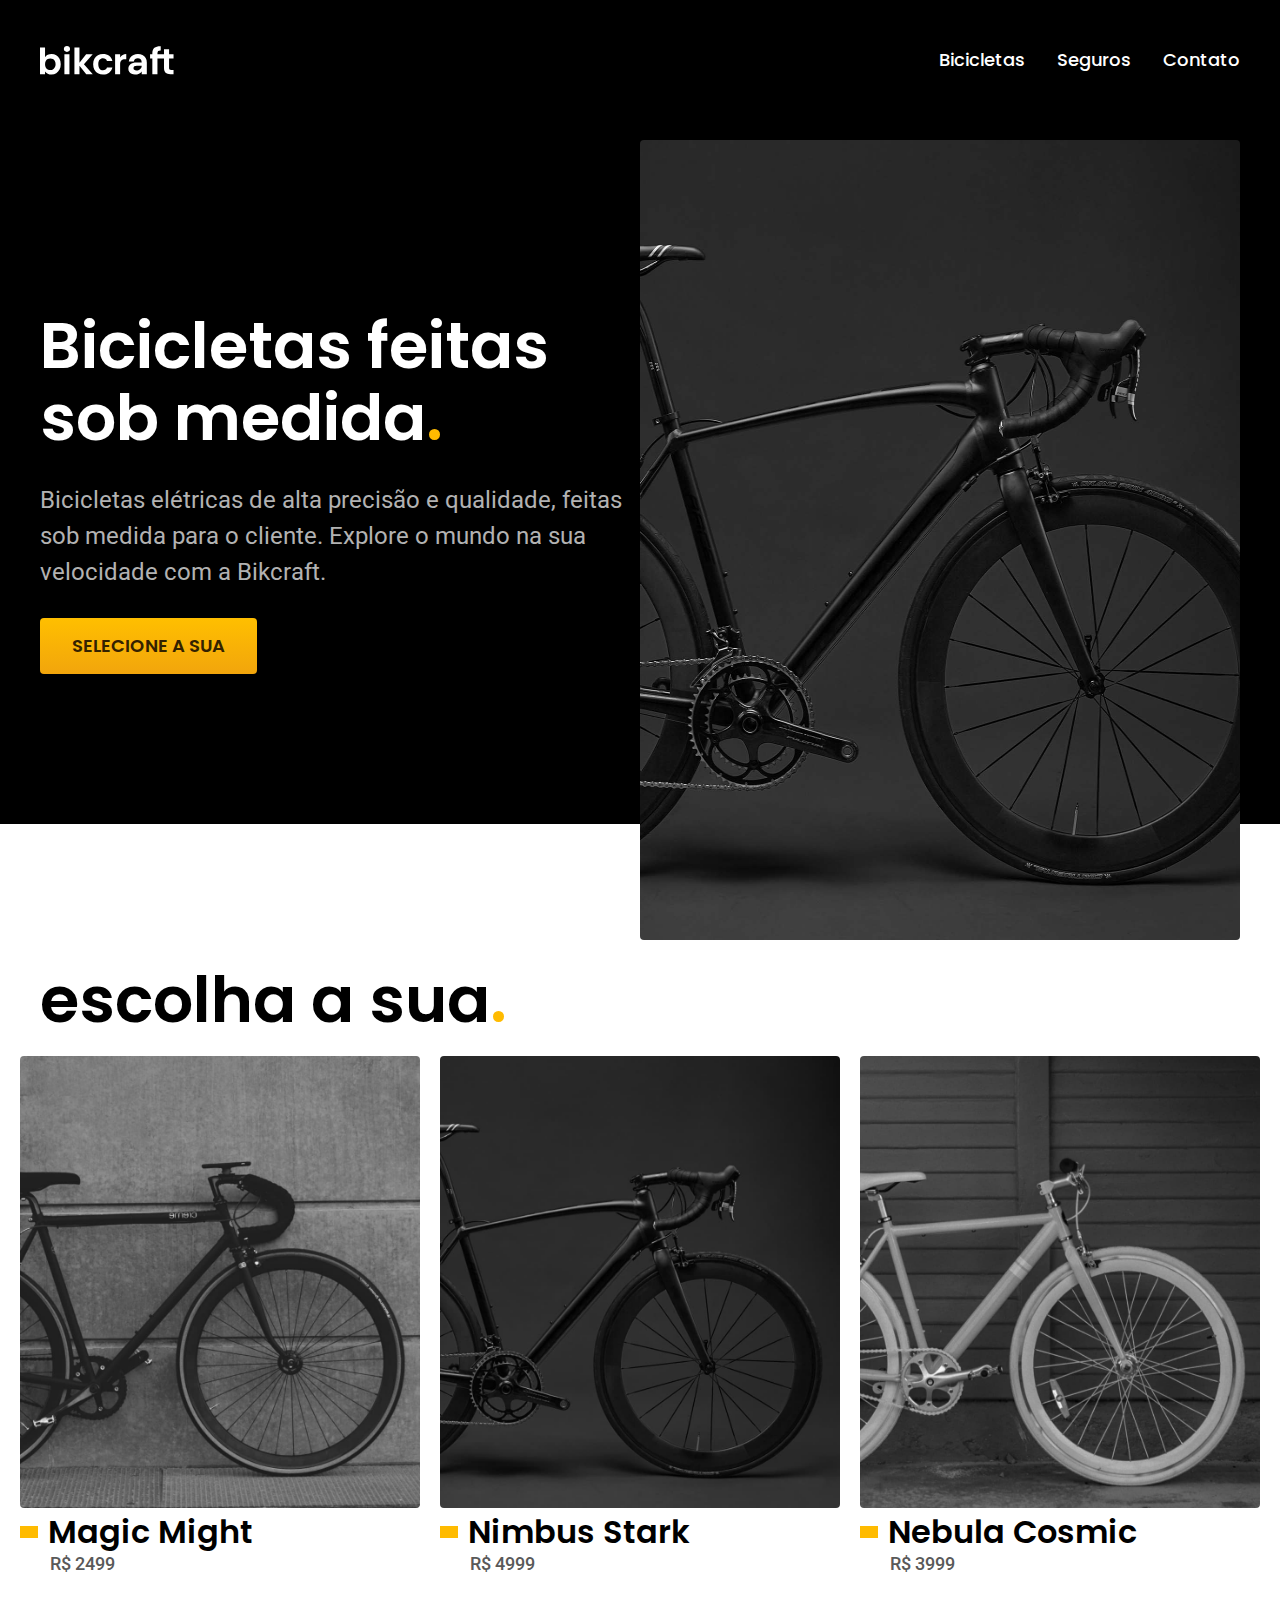
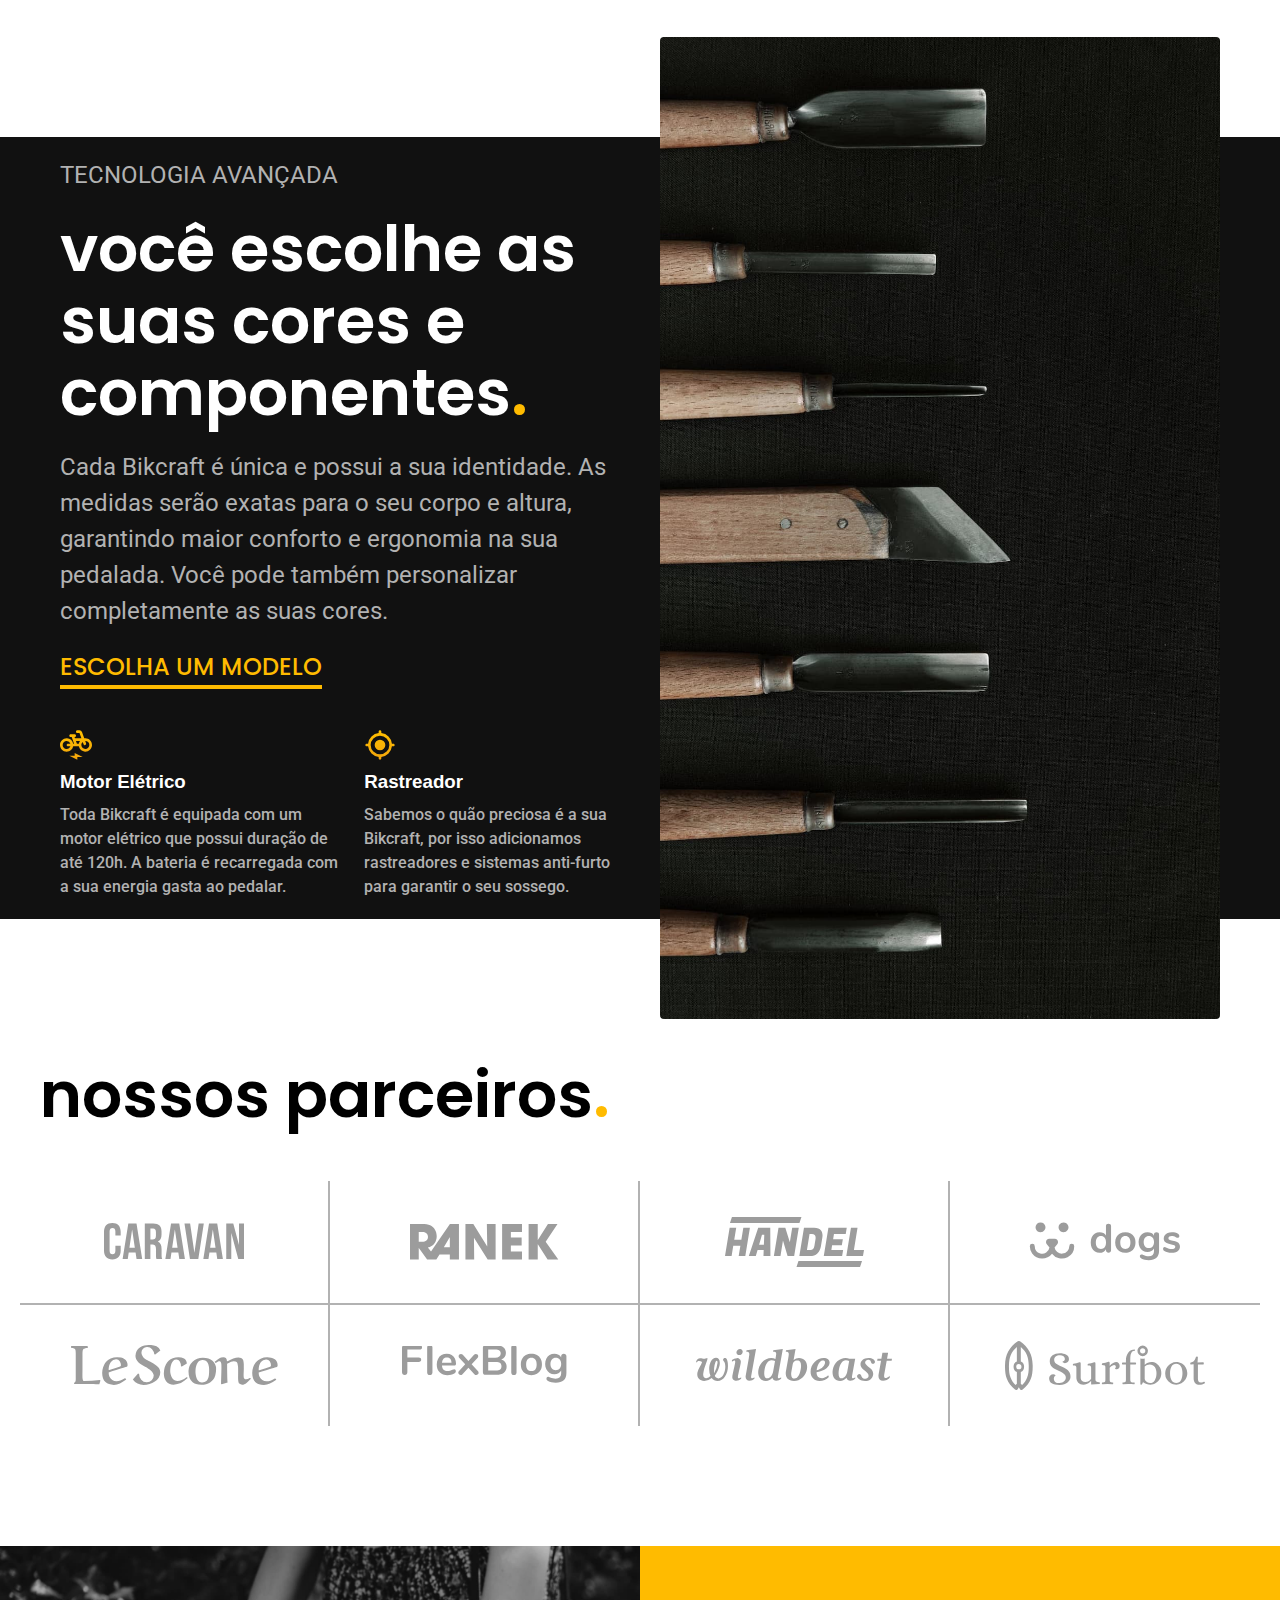
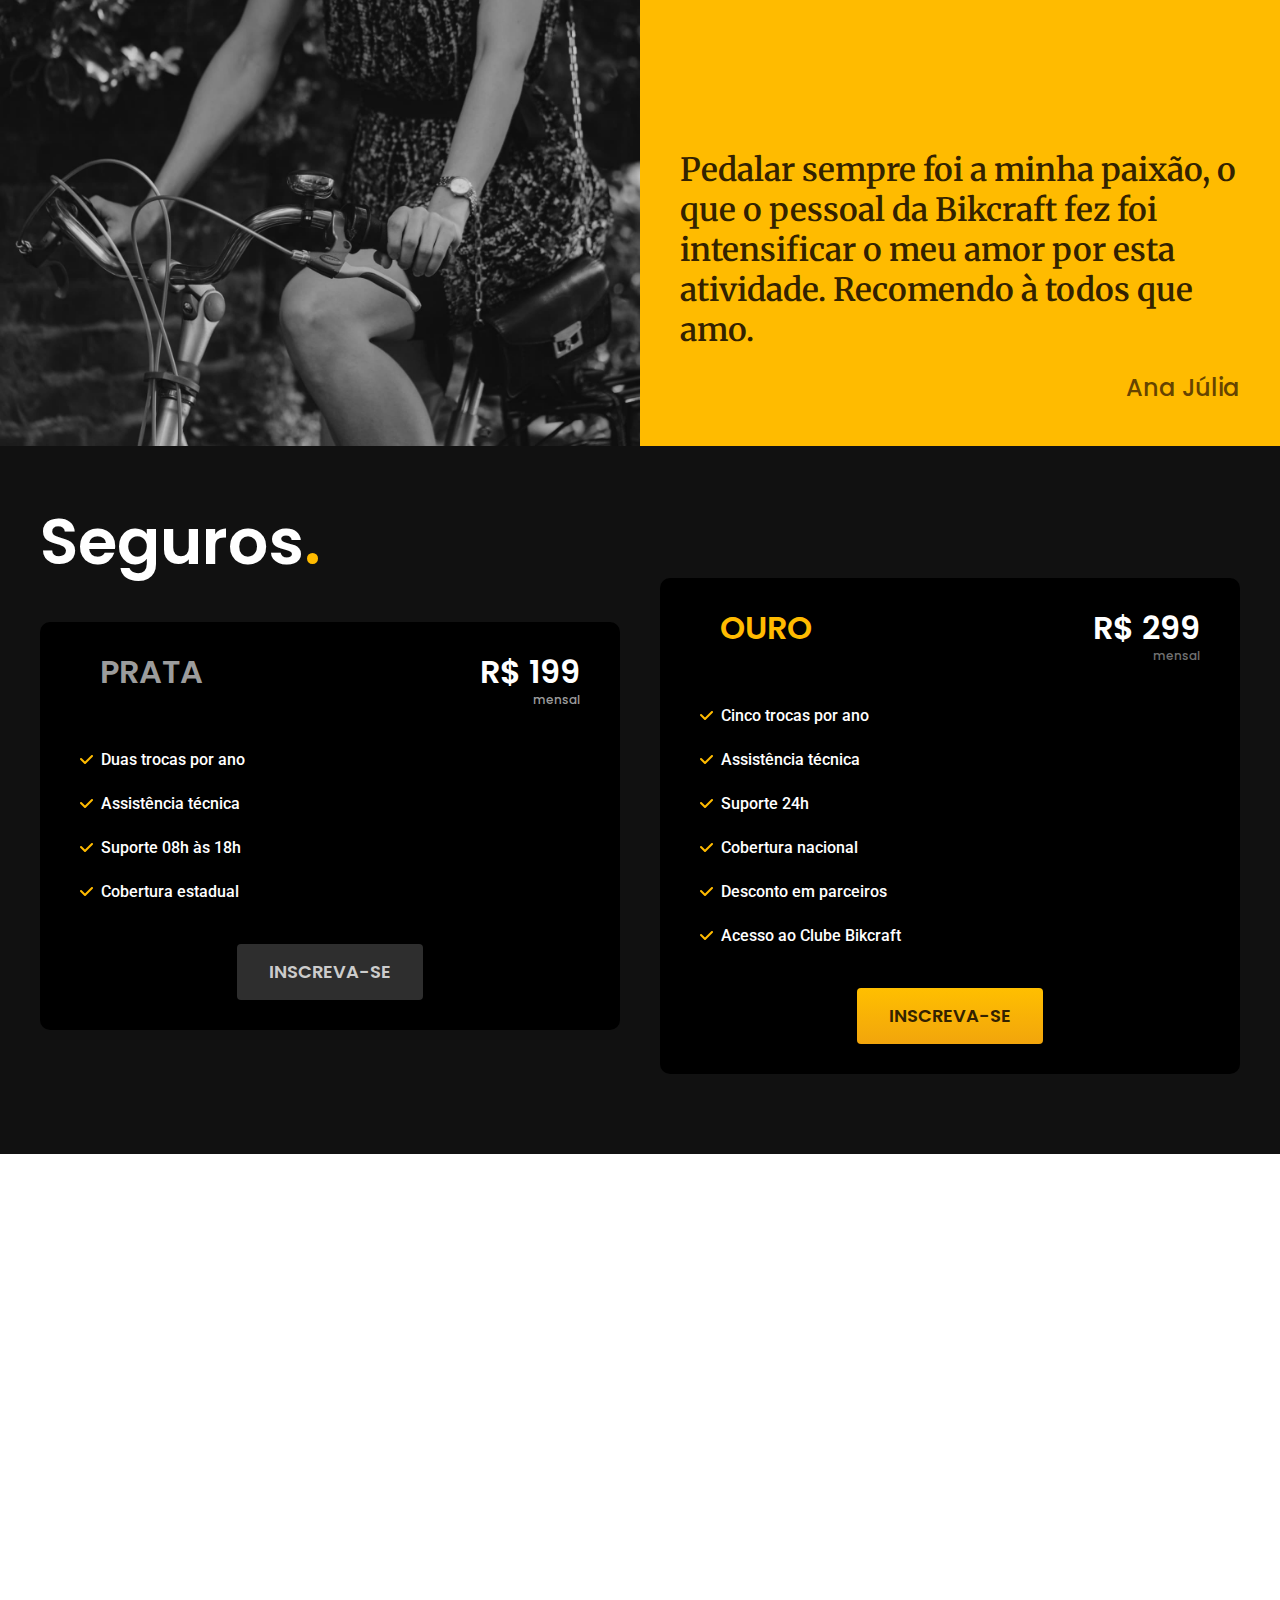
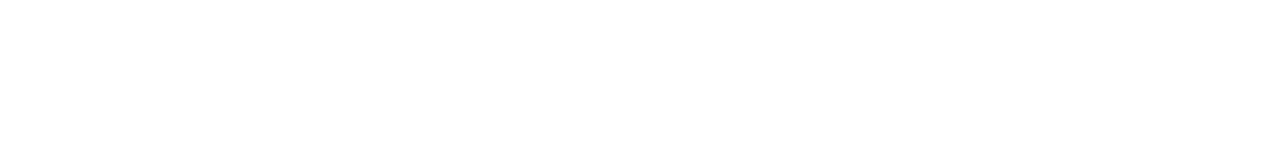
==== commit e31a8823: "Ajustando area segudos" ====
--- a/index.html
+++ b/index.html
@@ -196,7 +196,7 @@
         </li>
         
       </ul>
-      <a href="http://" class="botao-prata cor-4">INSCREVA-SE</a>
+      <a href="http://" class="botao-prata ">INSCREVA-SE</a>
     </li>
  
     <!-- Seguro Ouro -->
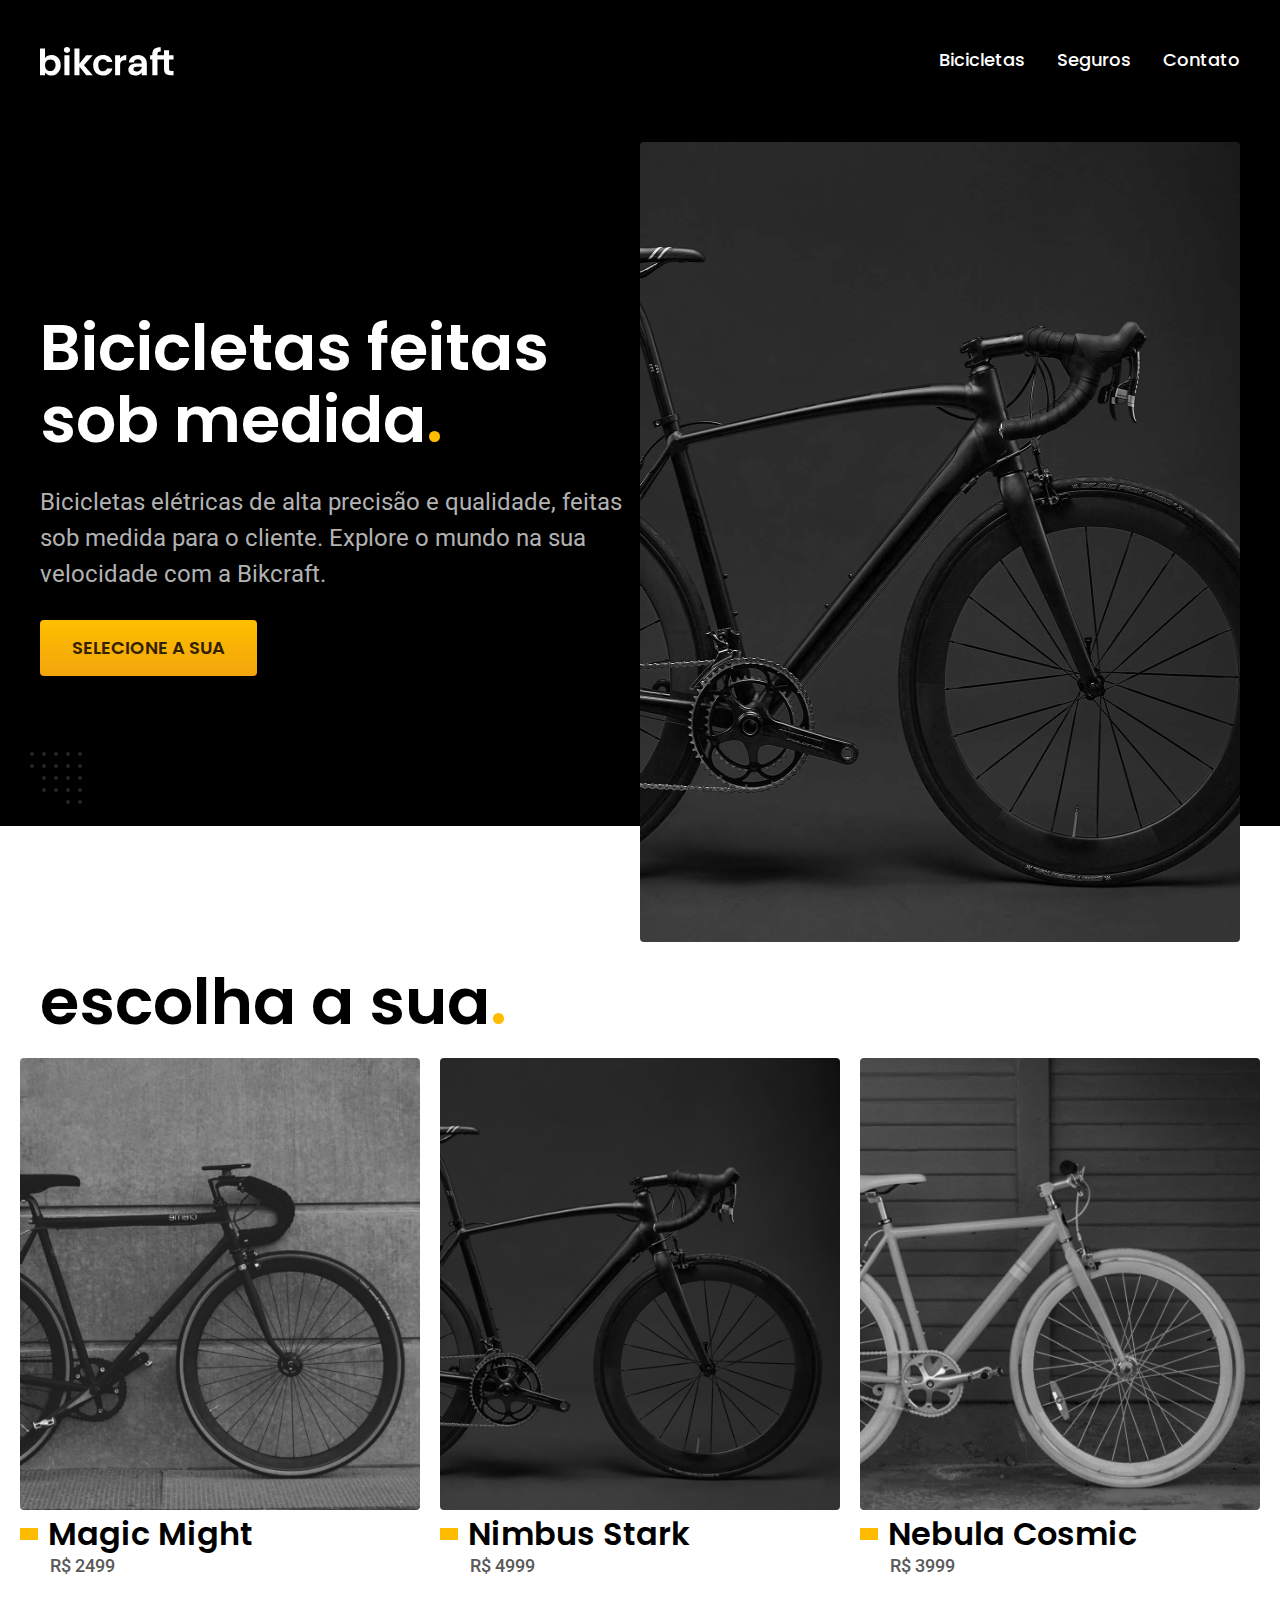
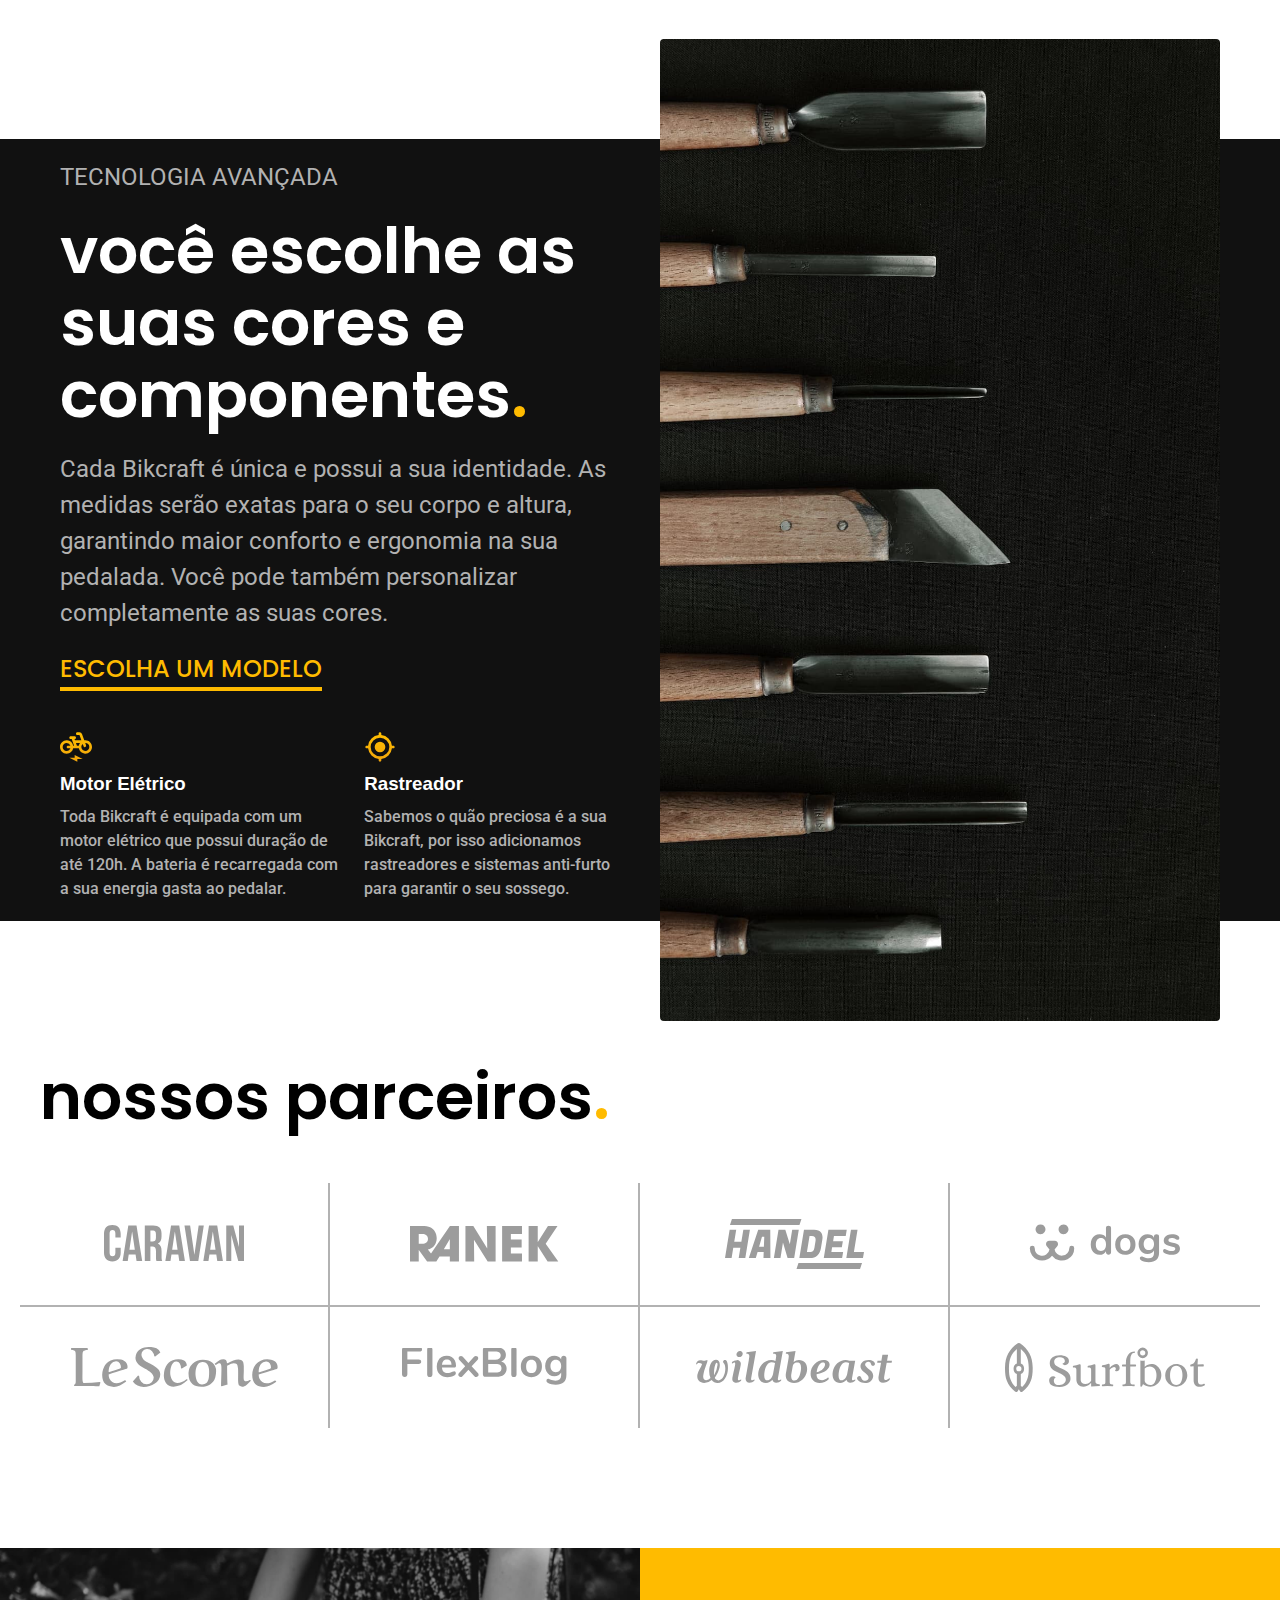
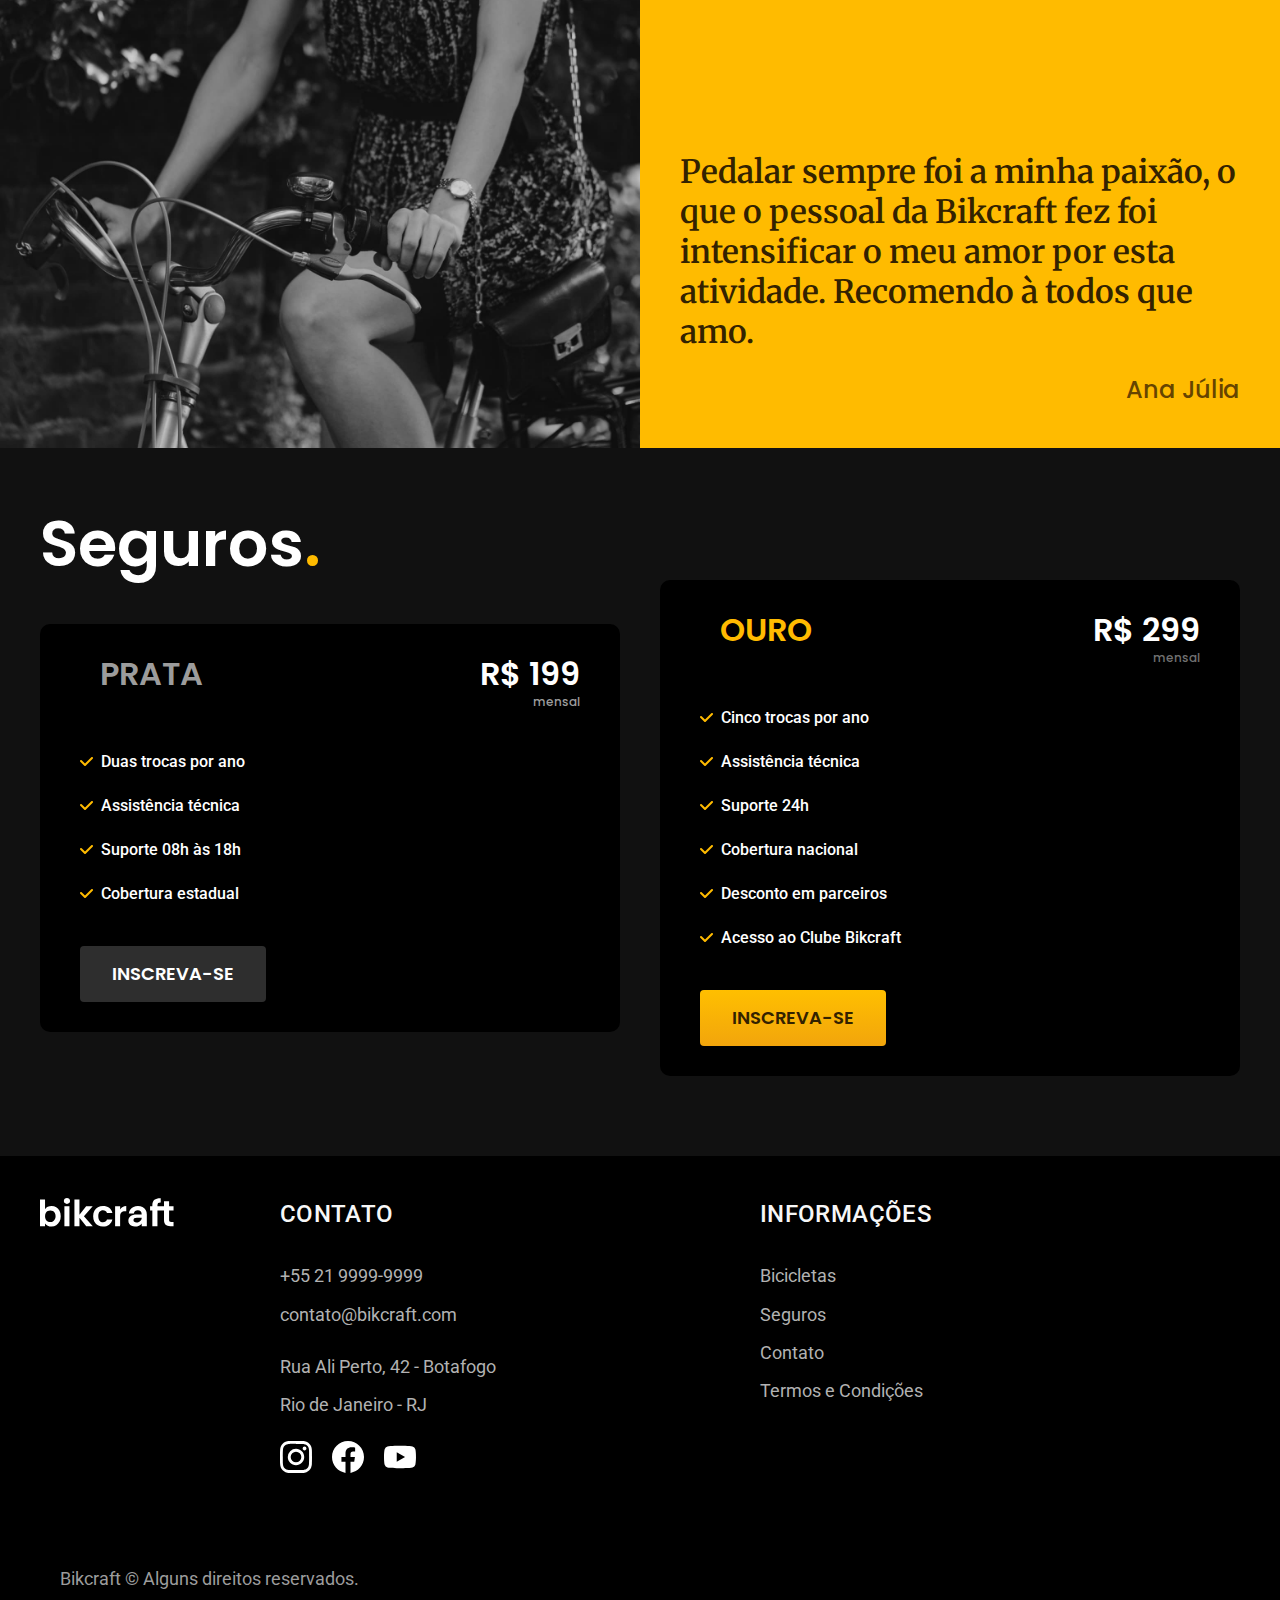
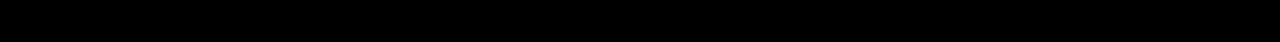
==== commit c400f2d3: "Adicionado footer" ====
--- a/index.html
+++ b/index.html
@@ -196,7 +196,7 @@
         </li>
         
       </ul>
-      <a href="http://" class="botao-prata ">INSCREVA-SE</a>
+      <a href="http://" class="botao-prata">INSCREVA-SE</a>
     </li>
  
     <!-- Seguro Ouro -->
@@ -258,6 +258,46 @@
   </ul>
 </div>
 </article>
+
+<footer class="footer-bg">
+  <div class="footer-container">
+    <div class="footer-itens">
+      <img src="./img/bikcraft.svg" alt="">
+    </div>
+
+    <div class="footer-itens">
+      <h3 class="font-2-l-b cor-1 m1">CONTATO</h3>
+      <ul class="link-list">
+        <li class="font-2-m-4 cor-5">+55 21 9999-9999</li>
+        <li class="font-2-m-4 cor-5">contato@bikcraft.com</li>
+        <li></li>
+        <li class="font-2-m-4 cor-5">Rua Ali Perto, 42 - Botafogo</li>
+        <li class="font-2-m-4 cor-5">Rio de Janeiro - RJ</li>
+        <ul class="link-redes mt2">
+          <li><a href="#"><img src="./img/redes/instagram.svg" alt=""></a></li>
+          <li><a href="#"><img src="./img/redes/facebook.svg" alt=""></a></li>
+          <li><a href="#"><img src="./img/redes/youtube.svg" alt=""></a></li>
+        </ul>
+      </ul>
+    </div>
+
+    <div class="footer-itens">
+      <h3 class="font-2-l-b cor-1 m1">Informações</h3>
+      <ul class="link-list">
+        <li><a href="" class="font-2-m-4 cor-5">Bicicletas</a></li>
+        <li><a href="" class="font-2-m-4 cor-5">Seguros</a></li>
+        <li><a href="" class="font-2-m-4 cor-5">Contato</a></li>
+        <li><a href="" class="font-2-m-4 cor-5">Termos e Condições</a></li>
+      
+      </ul>
+    </div>
+    
+  </div>
+
+  <div class="copywrite">
+    <p class="font-2-m-4 cor-6">Bikcraft © Alguns direitos reservados.</p>
+  </div>
+</footer>
 </body>
 
 </html>--- a/css/style.css
+++ b/css/style.css
@@ -10,4 +10,5 @@
 @import url("./home/tecnologia.css");
 @import url("./home/parceiros.css");
 @import url("./home/depoimentos.css");
-@import url("./home/seguros.css");+@import url("./home/seguros.css");
+@import url("./global/footer.css");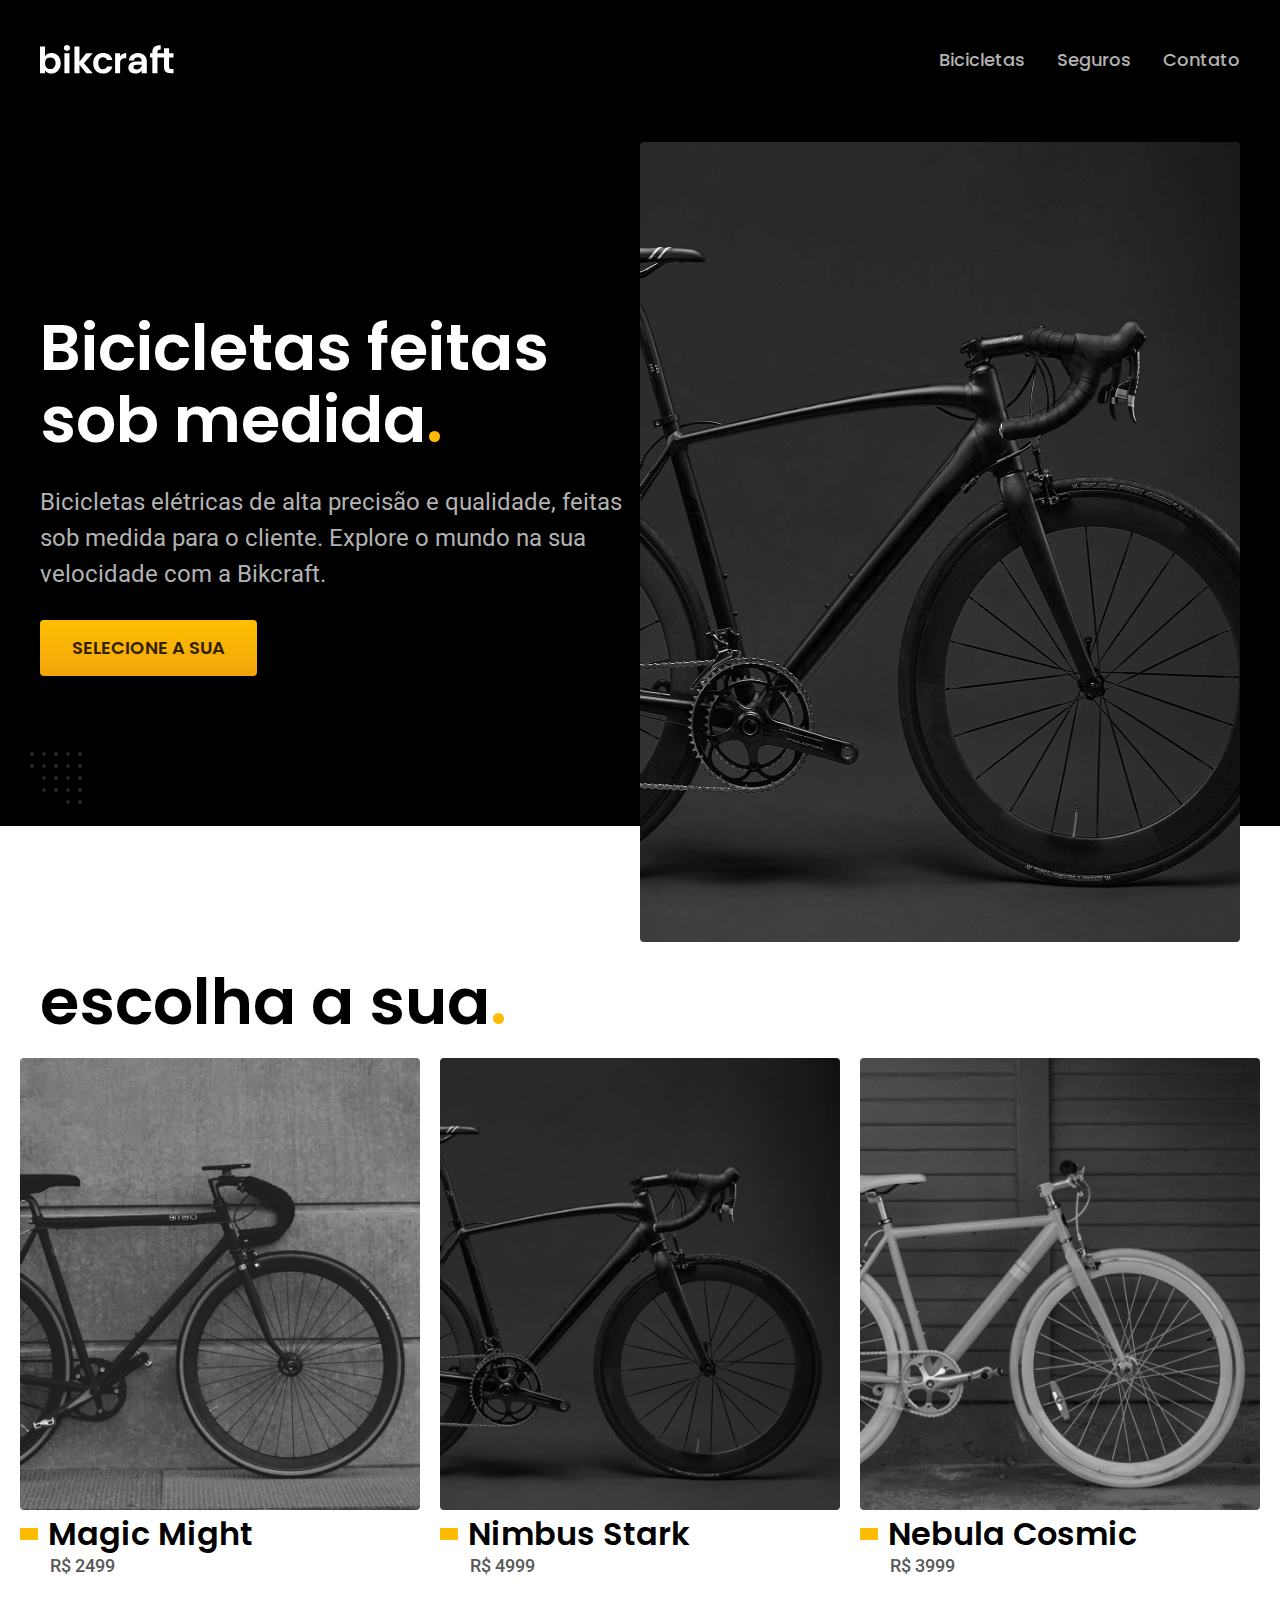
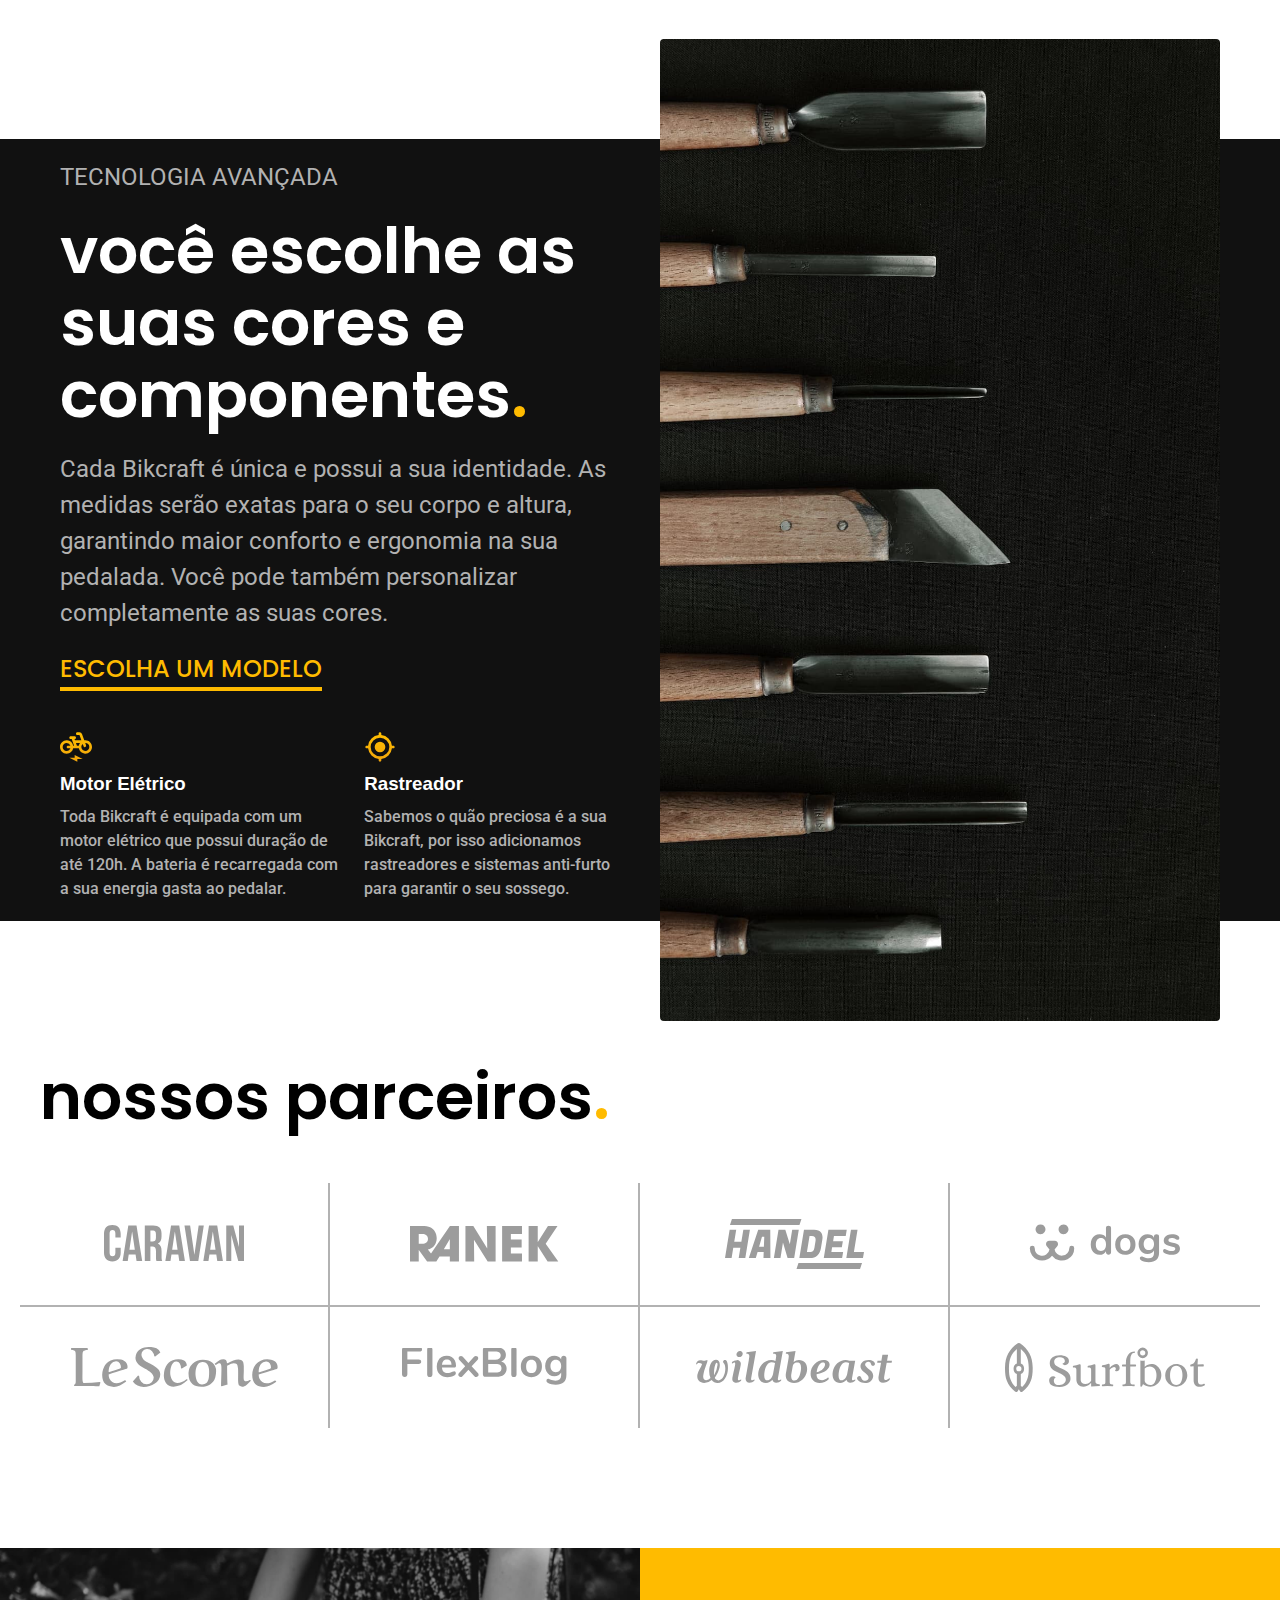
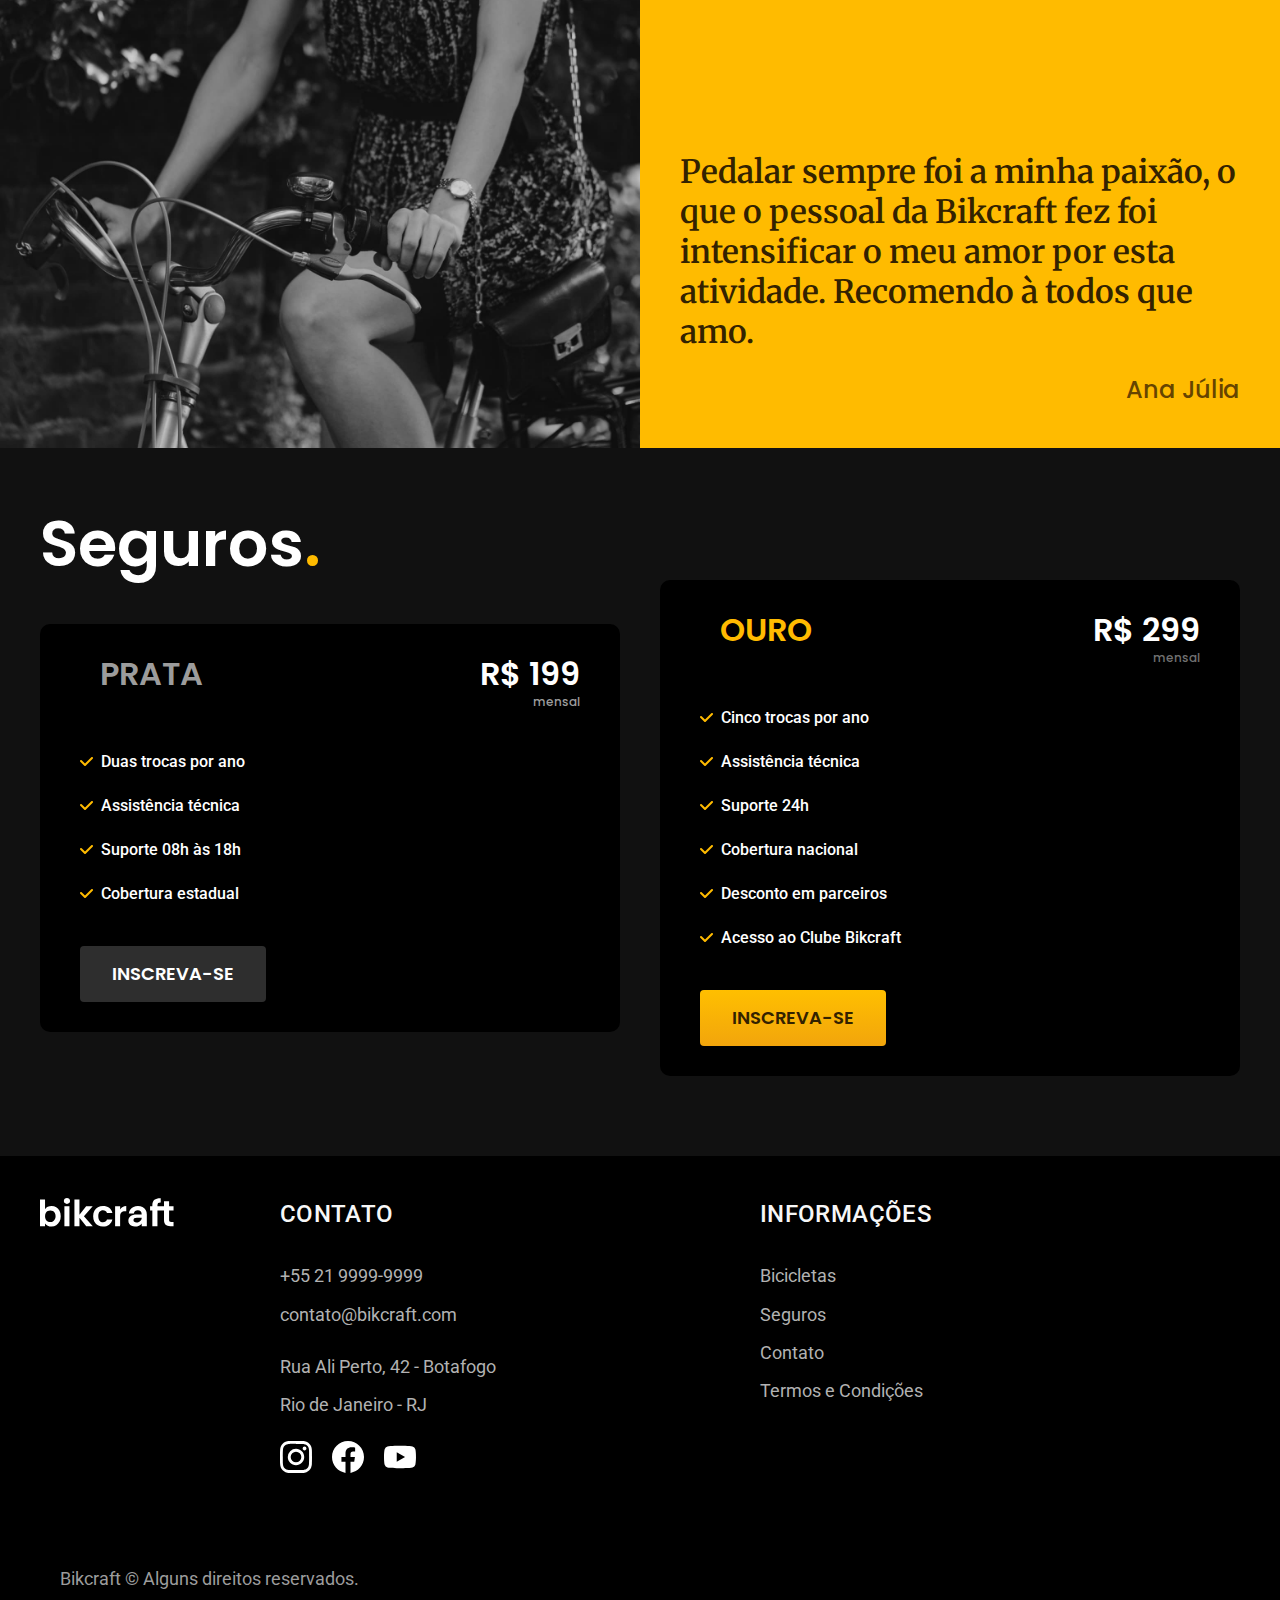
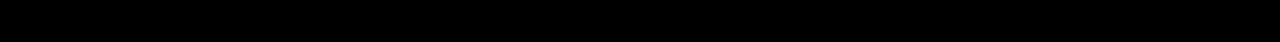
==== commit 0ec86ef1: "Links interno adicionados" ====
--- a/index.html
+++ b/index.html
@@ -14,18 +14,18 @@
   <link rel="preconnect" href="https://fonts.gstatic.com" crossorigin>
   <link href="https://fonts.googleapis.com/css2?family=Poppins:wght@400;600&family=Roboto:wght@400;500&display=swap"
     rel="stylesheet">
-   <link href="https://fonts.googleapis.com/css2?family=Merriweather:ital,wght@1,900&display=swap" rel="stylesheet">
+  <link href="https://fonts.googleapis.com/css2?family=Merriweather:ital,wght@1,900&display=swap" rel="stylesheet">
 </head>
 
 <body>
   <header class="header-bg">
     <div class="header-container">
-      <img src="./img/bikcraft.svg" alt="Bikcraft">
+      <a href="index.html"><img src="./img/bikcraft.svg" alt="Bikcraft"></a>
       <nav class="nav" aria-label="primaria">
         <ul class="nav-list font-1-m cor-0">
-          <li class="nav-item"><a href="./">Bicicletas</a></li>
-          <li class="nav-item"><a href="./">Seguros</a></li>
-          <li class="nav-item"><a href="./">Contato</a></li>
+          <li class="nav-item"><a href="bicicletas.html">Bicicletas</a></li>
+          <li class="nav-item"><a href="seguros.html">Seguros</a></li>
+          <li class="nav-item"><a href="contato.html">Contato</a></li>
         </ul>
       </nav>
     </div>
@@ -39,7 +39,7 @@
         <p class="font-2-l cor-5">Bicicletas elétricas de alta precisão e qualidade, feitas sob medida para o cliente.
           Explore o mundo na sua
           velocidade com a Bikcraft.</p>
-        <a href="./" class="botao">Selecione a sua</a>
+        <a href="./bicicletas.html" class="botao">Selecione a sua</a>
       </div>
 
 
@@ -67,7 +67,7 @@
         </a>
       </li>
       <li class="bicicleta-item">
-        <a href="">
+        <a href="./bicicletas/nimbus.html">
           <div class="item-img">
             <img src="./img/bicicletas/nimbus-home.jpg" alt="Bicicleta Preta Magic Might">
           </div>
@@ -143,161 +143,162 @@
   </section>
 
   <article class="depoimentos">
-   
-      <img src="./img/fotos/depoimento.jpg" alt="Mulher andando de bike">
-    
+
+    <img src="./img/fotos/depoimento.jpg" alt="Mulher andando de bike">
+
     <div class="depoimento">
-      <p class="font-1-xl p-5">Pedalar sempre foi a minha paixão, o que o pessoal da Bikcraft fez foi intensificar o meu amor por esta
+      <p class="font-1-xl p-5">Pedalar sempre foi a minha paixão, o que o pessoal da Bikcraft fez foi intensificar o meu
+        amor por esta
         atividade. Recomendo à todos que amo.</p>
       <span class="font-1-l p-4">Ana Júlia</span>
     </div>
   </article>
 
-<article class="seguros-bg">
-  <div class="seguros-content">
-  <h2 class="font-1-xxl cor-0 pt">Seguros<span class="p-1">.</span></h2>
-  <ul class="seguros-list">
-    <li class="seguros-item">
-      <div class="header-card">
-        <h3 class="font-1-xl cor-6">PRATA</h3>
-        <div class="header-preco">
-          <span class="font-1-xl cor-0">R$ 199</span>
-          <span class="font-1-xs cor-6 ">mensal</span>
-        </div>
-      </div>
-
-      <ul class="vantagens-seguro">
-        <li class="vantagens-item">
-          <div>
-            <img src="./img/icones/lista.svg" alt="">
-            <span class="font-2-s cor-0">Duas trocas por ano</span>
-          </div>
+  <article class="seguros-bg">
+    <div class="seguros-content">
+      <h2 class="font-1-xxl cor-0 pt">Seguros<span class="p-1">.</span></h2>
+      <ul class="seguros-list">
+        <li class="seguros-item">
+          <div class="header-card">
+            <h3 class="font-1-xl cor-6">PRATA</h3>
+            <div class="header-preco">
+              <span class="font-1-xl cor-0">R$ 199</span>
+              <span class="font-1-xs cor-6 ">mensal</span>
+            </div>
+          </div>
+
+          <ul class="vantagens-seguro">
+            <li class="vantagens-item">
+              <div>
+                <img src="./img/icones/lista.svg" alt="">
+                <span class="font-2-s cor-0">Duas trocas por ano</span>
+              </div>
+            </li>
+
+            <li class="vantagens-item">
+              <div>
+                <img src="./img/icones/lista.svg" alt="">
+                <span class="font-2-s cor-0">Assistência técnica</span>
+              </div>
+            </li>
+
+            <li class="vantagens-item">
+              <div>
+                <img src="./img/icones/lista.svg" alt="">
+                <span class="font-2-s cor-0">Suporte 08h às 18h</span>
+              </div>
+            </li>
+
+            <li class="vantagens-item">
+              <div>
+                <img src="./img/icones/lista.svg" alt="">
+                <span class="font-2-s cor-0">Cobertura estadual</span>
+              </div>
+            </li>
+
+          </ul>
+          <a href="http://" class="botao-prata">INSCREVA-SE</a>
         </li>
 
-        <li class="vantagens-item">
-          <div>
-            <img src="./img/icones/lista.svg" alt="">
-            <span class="font-2-s cor-0">Assistência técnica</span>
-          </div>
+        <!-- Seguro Ouro -->
+        <li class="seguros-item">
+          <div class="header-card">
+            <h3 class="font-1-xl p-1">OURO</h3>
+            <div class="header-preco">
+              <span class="font-1-xl cor-0">R$ 299</span>
+              <span class="font-1-xs cor-7">mensal</span>
+            </div>
+          </div>
+
+          <ul class="vantagens-seguro">
+            <li class="vantagens-item">
+              <div>
+                <img src="./img/icones/lista.svg" alt="">
+                <span class="font-2-s cor-0">Cinco trocas por ano</span>
+              </div>
+            </li>
+
+            <li class="vantagens-item">
+              <div>
+                <img src="./img/icones/lista.svg" alt="">
+                <span class="font-2-s cor-0">Assistência técnica</span>
+              </div>
+            </li>
+
+            <li class="vantagens-item">
+              <div>
+                <img src="./img/icones/lista.svg" alt="">
+                <span class="font-2-s cor-0">Suporte 24h</span>
+              </div>
+            </li>
+
+            <li class="vantagens-item">
+              <div>
+                <img src="./img/icones/lista.svg" alt="">
+                <span class="font-2-s cor-0">Cobertura nacional</span>
+              </div>
+            </li>
+
+            <li class="vantagens-item">
+              <div>
+                <img src="./img/icones/lista.svg" alt="">
+                <span class="font-2-s cor-0">Desconto em parceiros</span>
+              </div>
+            </li>
+
+            <li class="vantagens-item">
+              <div>
+                <img src="./img/icones/lista.svg" alt="">
+                <span class="font-2-s cor-0">Acesso ao Clube Bikcraft</span>
+              </div>
+            </li>
+
+          </ul>
+          <a href="http://" class="botao">INSCREVA-SE</a>
         </li>
-
-        <li class="vantagens-item">
-          <div>
-            <img src="./img/icones/lista.svg" alt="">
-            <span class="font-2-s cor-0">Suporte 08h às 18h</span>
-          </div>
-        </li>
-
-        <li class="vantagens-item">
-          <div>
-            <img src="./img/icones/lista.svg" alt="">
-            <span class="font-2-s cor-0">Cobertura estadual</span>
-          </div>
-        </li>
-        
       </ul>
-      <a href="http://" class="botao-prata">INSCREVA-SE</a>
-    </li>
- 
-    <!-- Seguro Ouro -->
-    <li class="seguros-item">
-      <div class="header-card">
-        <h3 class="font-1-xl p-1">OURO</h3>
-        <div class="header-preco">
-          <span class="font-1-xl cor-0">R$ 299</span>
-          <span class="font-1-xs cor-7">mensal</span>
-        </div>
-      </div>
-
-      <ul class="vantagens-seguro">
-        <li class="vantagens-item">
-          <div>
-            <img src="./img/icones/lista.svg" alt="">
-            <span class="font-2-s cor-0">Cinco trocas por ano</span>
-          </div>
-        </li>
-
-        <li class="vantagens-item">
-          <div>
-            <img src="./img/icones/lista.svg" alt="">
-            <span class="font-2-s cor-0">Assistência técnica</span>
-          </div>
-        </li>
-
-        <li class="vantagens-item">
-          <div>
-            <img src="./img/icones/lista.svg" alt="">
-            <span class="font-2-s cor-0">Suporte 24h</span>
-          </div>
-        </li>
-
-        <li class="vantagens-item">
-          <div>
-            <img src="./img/icones/lista.svg" alt="">
-            <span class="font-2-s cor-0">Cobertura nacional</span>
-          </div>
-        </li>
-
-        <li class="vantagens-item">
-          <div>
-            <img src="./img/icones/lista.svg" alt="">
-            <span class="font-2-s cor-0">Desconto em parceiros</span>
-          </div>
-        </li>
-
-        <li class="vantagens-item">
-          <div>
-            <img src="./img/icones/lista.svg" alt="">
-            <span class="font-2-s cor-0">Acesso ao Clube Bikcraft</span>
-          </div>
-        </li>
-        
-      </ul>
-      <a href="http://" class="botao">INSCREVA-SE</a>
-    </li>
-  </ul>
-</div>
-</article>
-
-<footer class="footer-bg">
-  <div class="footer-container">
-    <div class="footer-itens">
-      <img src="./img/bikcraft.svg" alt="">
-    </div>
-
-    <div class="footer-itens">
-      <h3 class="font-2-l-b cor-1 m1">CONTATO</h3>
-      <ul class="link-list">
-        <li class="font-2-m-4 cor-5">+55 21 9999-9999</li>
-        <li class="font-2-m-4 cor-5">contato@bikcraft.com</li>
-        <li></li>
-        <li class="font-2-m-4 cor-5">Rua Ali Perto, 42 - Botafogo</li>
-        <li class="font-2-m-4 cor-5">Rio de Janeiro - RJ</li>
-        <ul class="link-redes mt2">
-          <li><a href="#"><img src="./img/redes/instagram.svg" alt=""></a></li>
-          <li><a href="#"><img src="./img/redes/facebook.svg" alt=""></a></li>
-          <li><a href="#"><img src="./img/redes/youtube.svg" alt=""></a></li>
+    </div>
+  </article>
+
+  <footer class="footer-bg">
+    <div class="footer-container">
+      <div class="footer-itens">
+        <a href="index.html"><img src="./img/bikcraft.svg" alt="Bikcraft"></a>
+      </div>
+
+      <div class="footer-itens">
+        <h3 class="font-2-l-b cor-1 m1">CONTATO</h3>
+        <ul class="link-list">
+          <li class="font-2-m-4 cor-5">+55 21 9999-9999</li>
+          <li class="font-2-m-4 cor-5">contato@bikcraft.com</li>
+          <li></li>
+          <li class="font-2-m-4 cor-5">Rua Ali Perto, 42 - Botafogo</li>
+          <li class="font-2-m-4 cor-5">Rio de Janeiro - RJ</li>
+          <ul class="link-redes mt2">
+            <li><a href="#"><img src="./img/redes/instagram.svg" alt=""></a></li>
+            <li><a href="#"><img src="./img/redes/facebook.svg" alt=""></a></li>
+            <li><a href="#"><img src="./img/redes/youtube.svg" alt=""></a></li>
+          </ul>
         </ul>
-      </ul>
-    </div>
-
-    <div class="footer-itens">
-      <h3 class="font-2-l-b cor-1 m1">Informações</h3>
-      <ul class="link-list">
-        <li><a href="" class="font-2-m-4 cor-5">Bicicletas</a></li>
-        <li><a href="" class="font-2-m-4 cor-5">Seguros</a></li>
-        <li><a href="" class="font-2-m-4 cor-5">Contato</a></li>
-        <li><a href="" class="font-2-m-4 cor-5">Termos e Condições</a></li>
-      
-      </ul>
-    </div>
-    
-  </div>
-
-  <div class="copywrite">
-    <p class="font-2-m-4 cor-6">Bikcraft © Alguns direitos reservados.</p>
-  </div>
-</footer>
+      </div>
+
+      <div class="footer-itens">
+        <h3 class="font-2-l-b cor-1 m1">Informações</h3>
+        <ul class="link-list">
+          <li><a href="bicicletas.html" class="font-2-m-4 cor-5">Bicicletas</a></li>
+          <li><a href="seguros.html" class="font-2-m-4 cor-5">Seguros</a></li>
+          <li><a href="contato.html" class="font-2-m-4 cor-5">Contato</a></li>
+          <li><a href="termos.html" class="font-2-m-4 cor-5">Termos e Condições</a></li>
+
+        </ul>
+      </div>
+
+    </div>
+
+    <div class="copywrite">
+      <p class="font-2-m-4 cor-6">Bikcraft © Alguns direitos reservados.</p>
+    </div>
+  </footer>
 </body>
 
 </html>--- a/css/style.css
+++ b/css/style.css
@@ -1,14 +1,24 @@
 @import url("./global/global.css");
-@import url("/css/utilidades/tipografia.css");
-@import url("/css/utilidades/cores.css");
+@import url("./utilidades/tipografia.css");
+@import url("./utilidades/cores.css");
 @import url("./global/header.css");
 
 
-@import url("/css/utilidades/componentes.css");
+@import url("./utilidades/componentes.css");
 @import url("./home/introducao.css");
 @import url("./bicicletas/bicicletas-lista.css");
 @import url("./home/tecnologia.css");
 @import url("./home/parceiros.css");
 @import url("./home/depoimentos.css");
 @import url("./home/seguros.css");
-@import url("./global/footer.css");+@import url("./global/footer.css");
+
+/* Paginas Secundaria */
+
+@import url("./paginas-secundarias/termos-container.css");
+@import url("./paginas-secundarias/bicicletas-container.css");
+@import url("./paginas-secundarias/seguros-container.css");
+@import url("./paginas-secundarias/contato-container.css");
+/* Pagina interna biKe */
+
+@import url("./bicicletas/nimbus.css");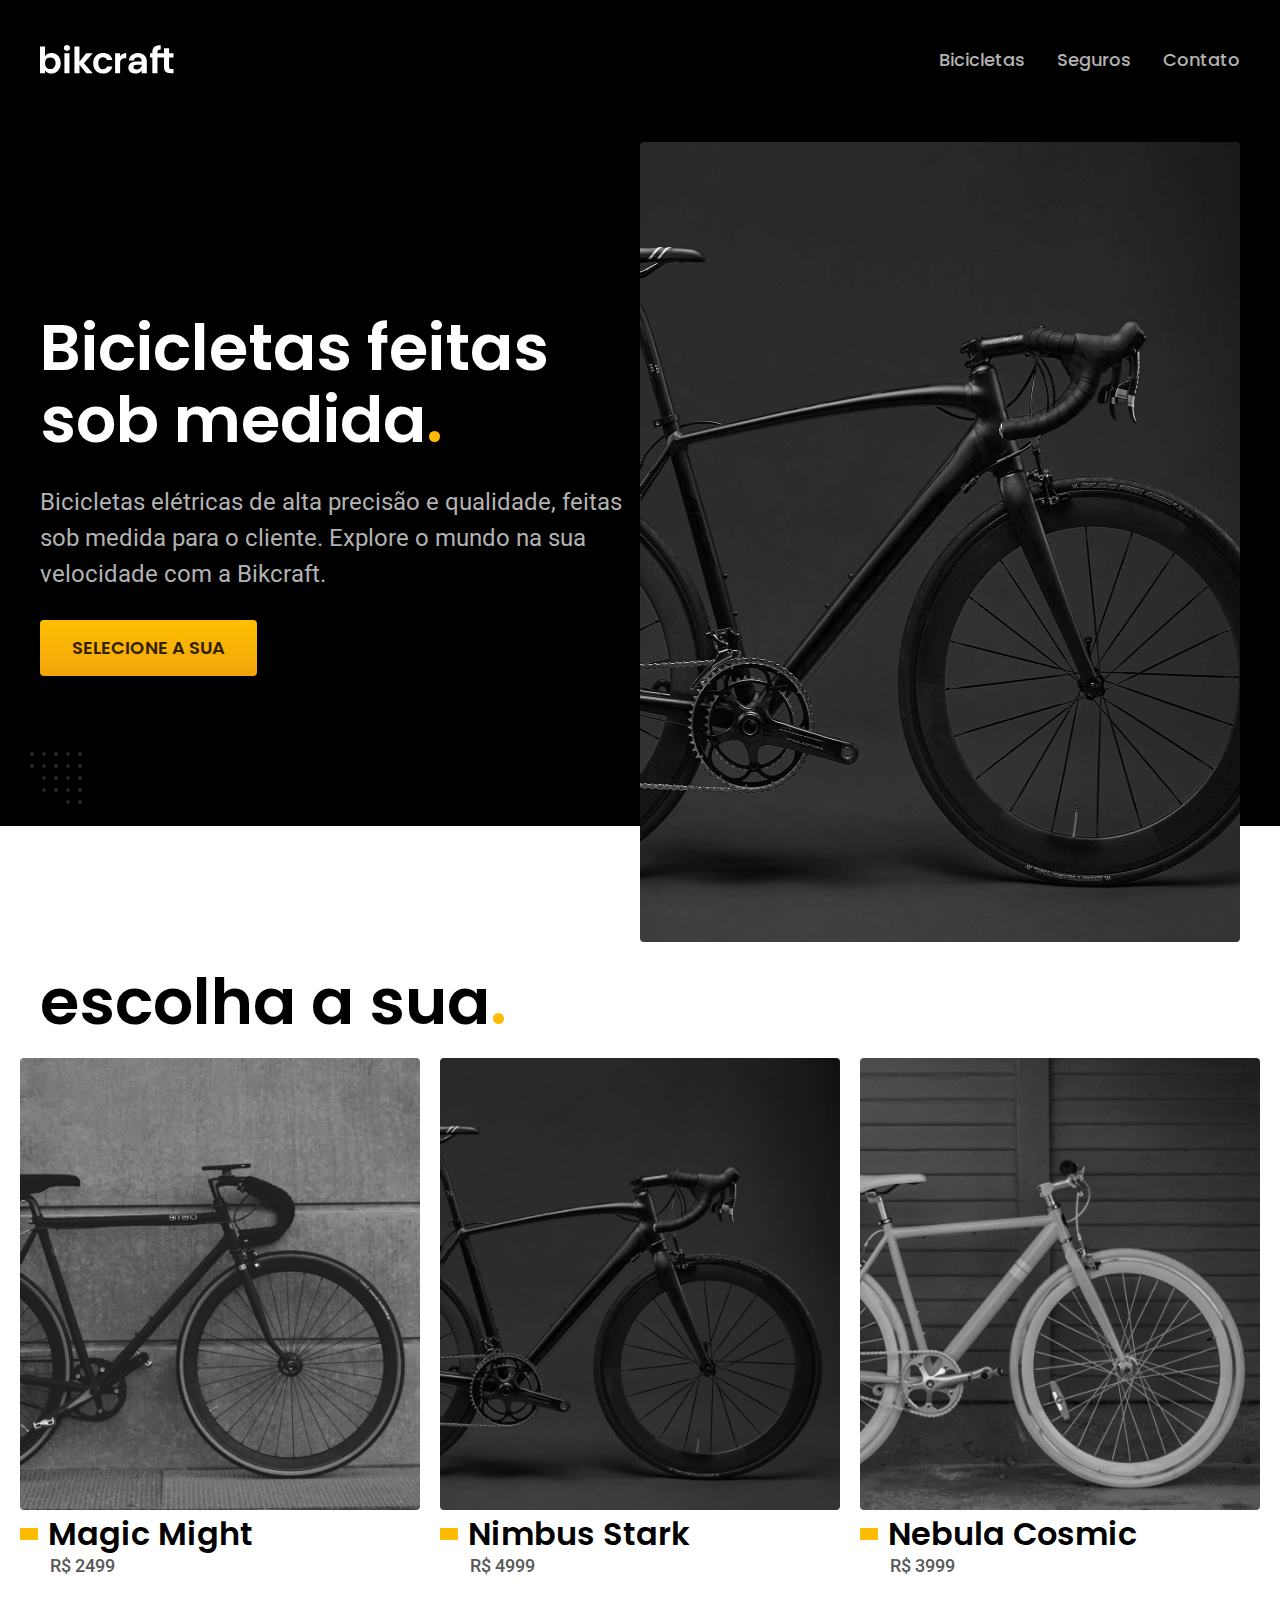
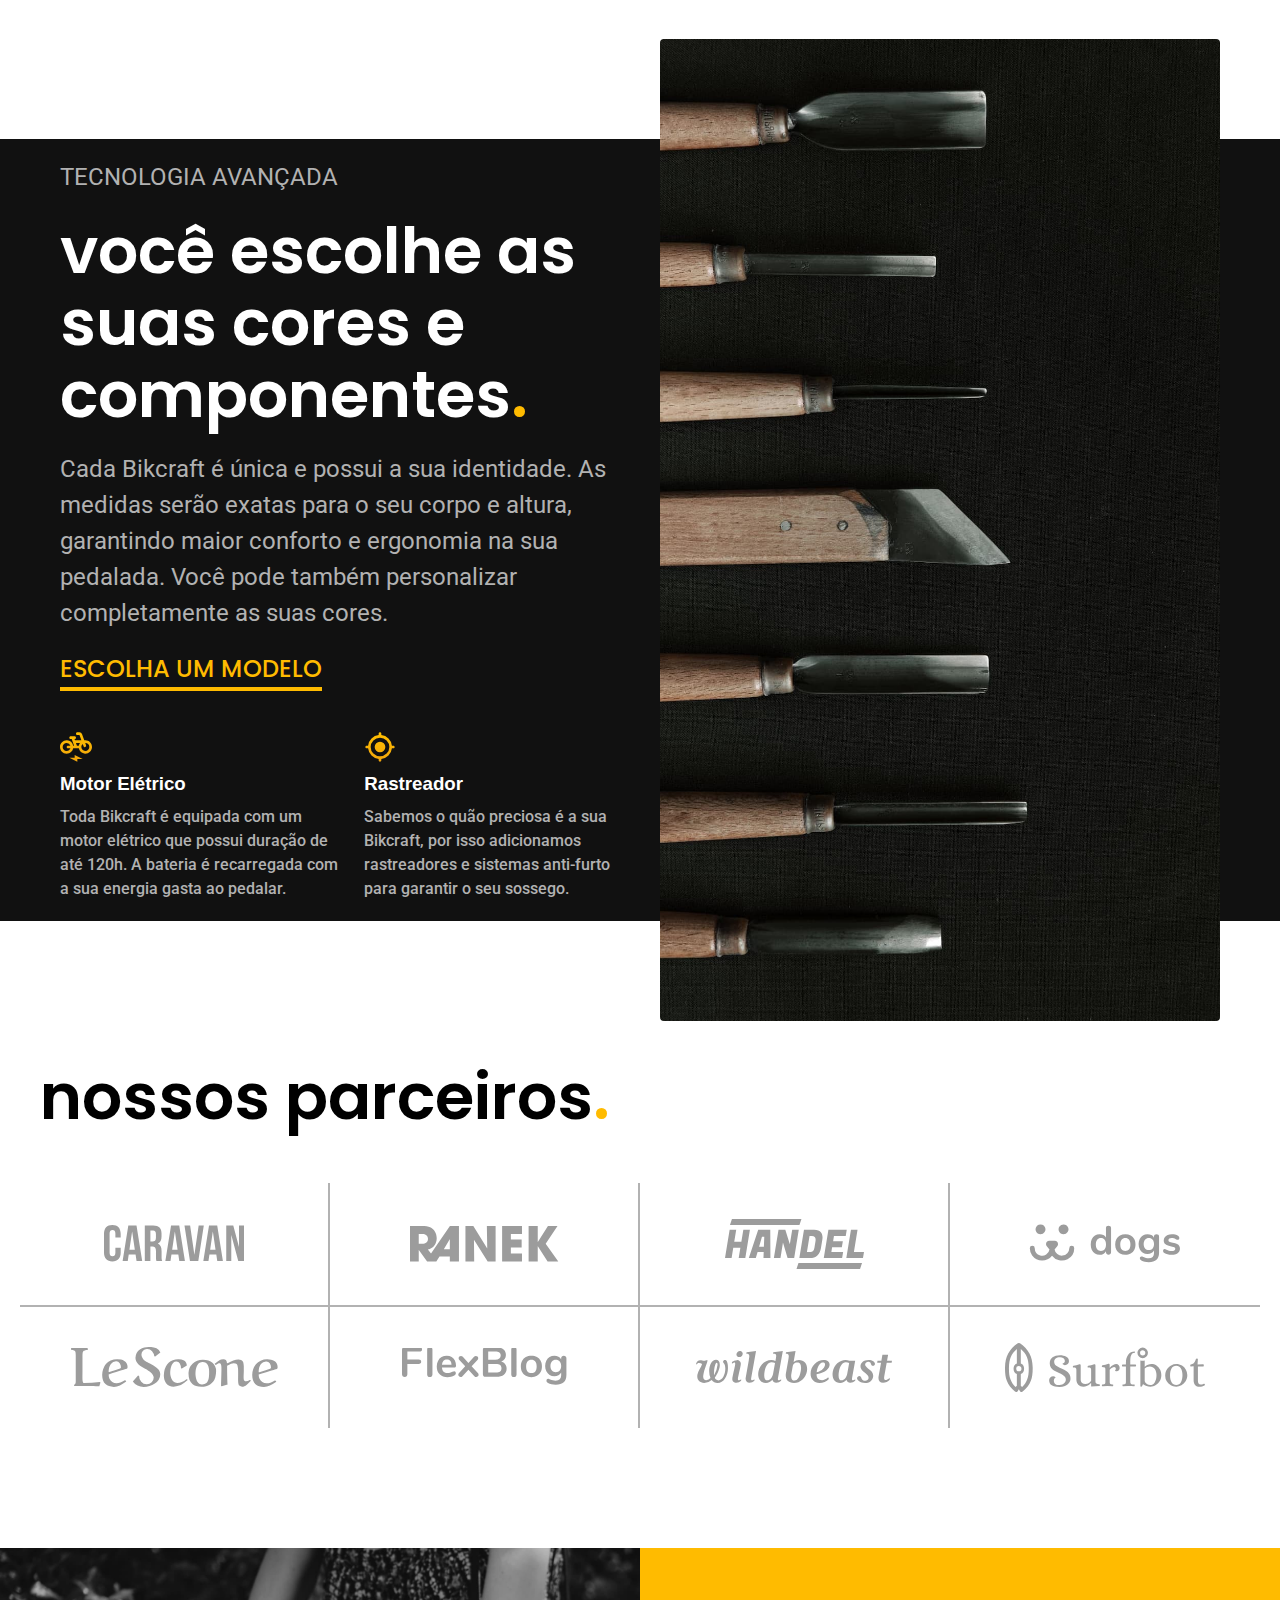
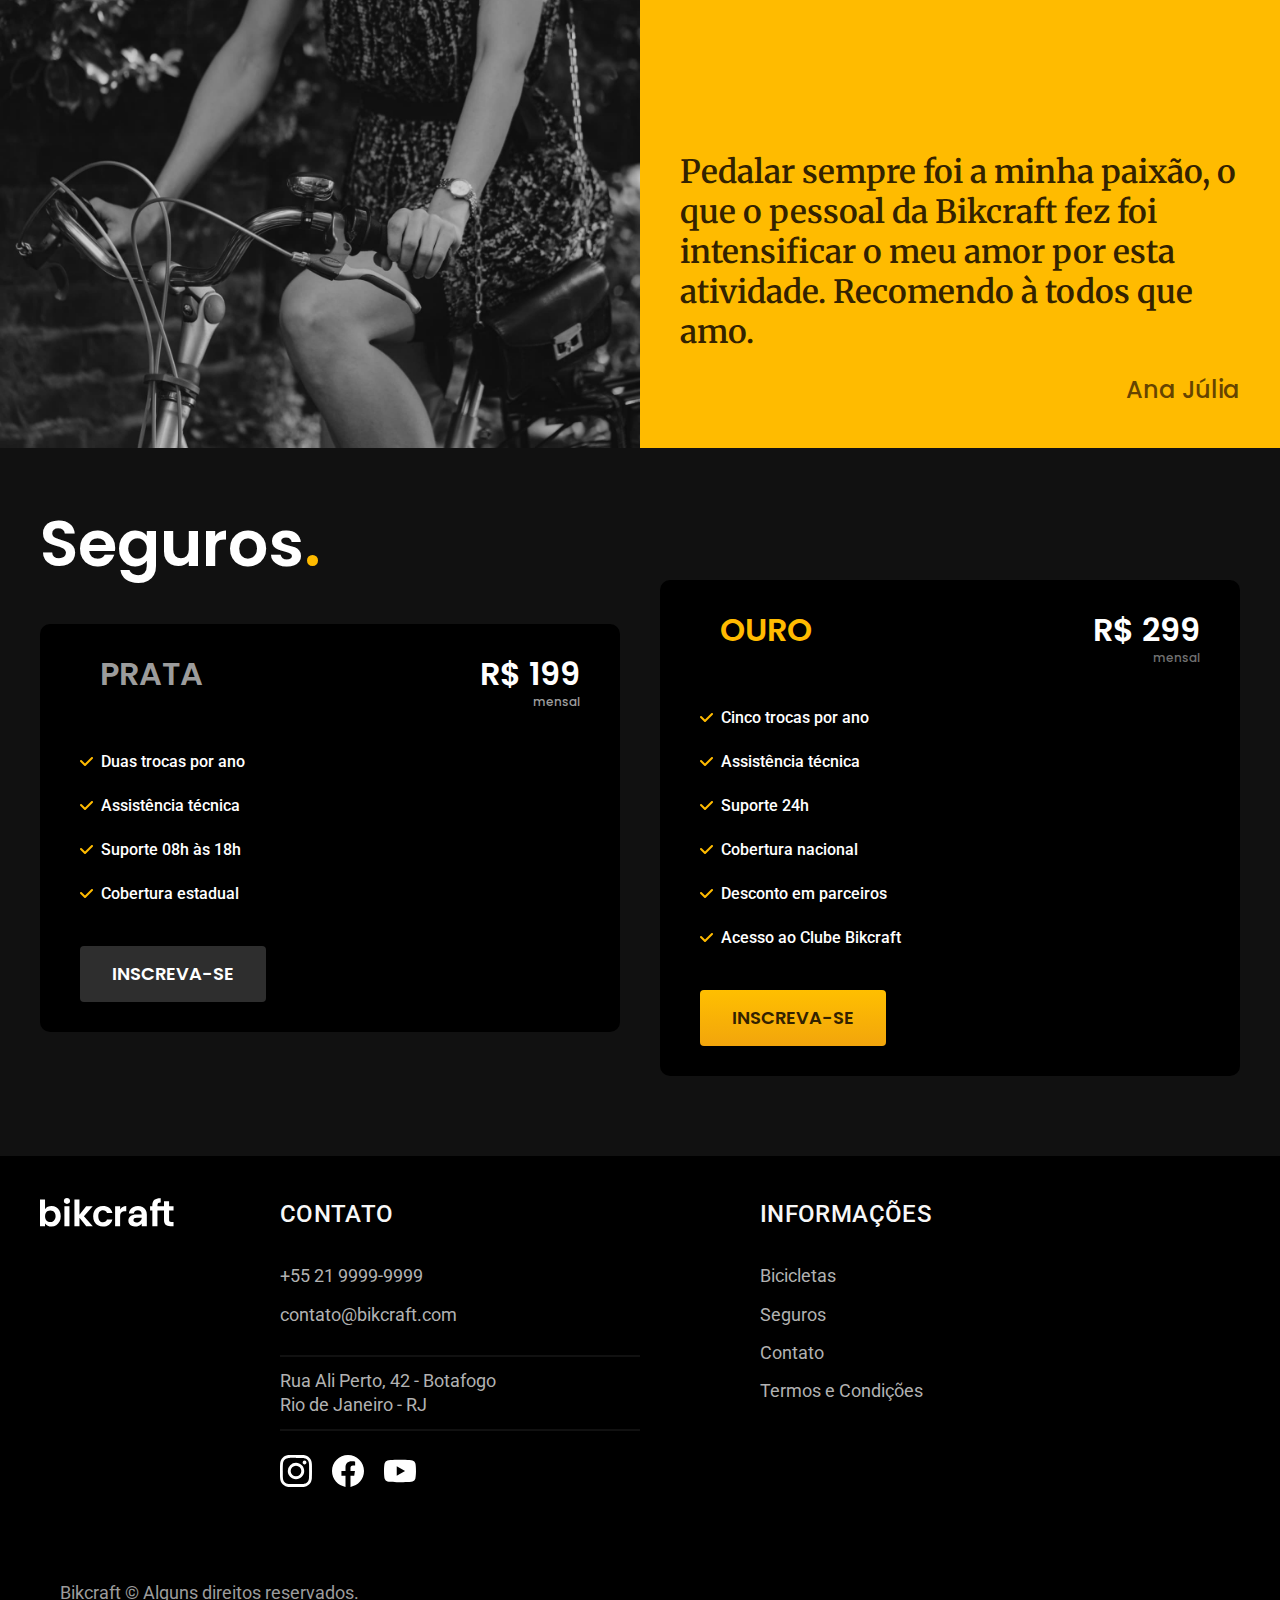
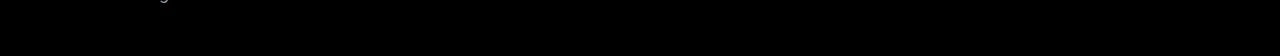
==== commit 90b5ffba: "Adicionado decoracao endereco footer" ====
--- a/index.html
+++ b/index.html
@@ -272,8 +272,10 @@
           <li class="font-2-m-4 cor-5">+55 21 9999-9999</li>
           <li class="font-2-m-4 cor-5">contato@bikcraft.com</li>
           <li></li>
+          <div id="endereco">
           <li class="font-2-m-4 cor-5">Rua Ali Perto, 42 - Botafogo</li>
           <li class="font-2-m-4 cor-5">Rio de Janeiro - RJ</li>
+        </div>
           <ul class="link-redes mt2">
             <li><a href="#"><img src="./img/redes/instagram.svg" alt=""></a></li>
             <li><a href="#"><img src="./img/redes/facebook.svg" alt=""></a></li>
